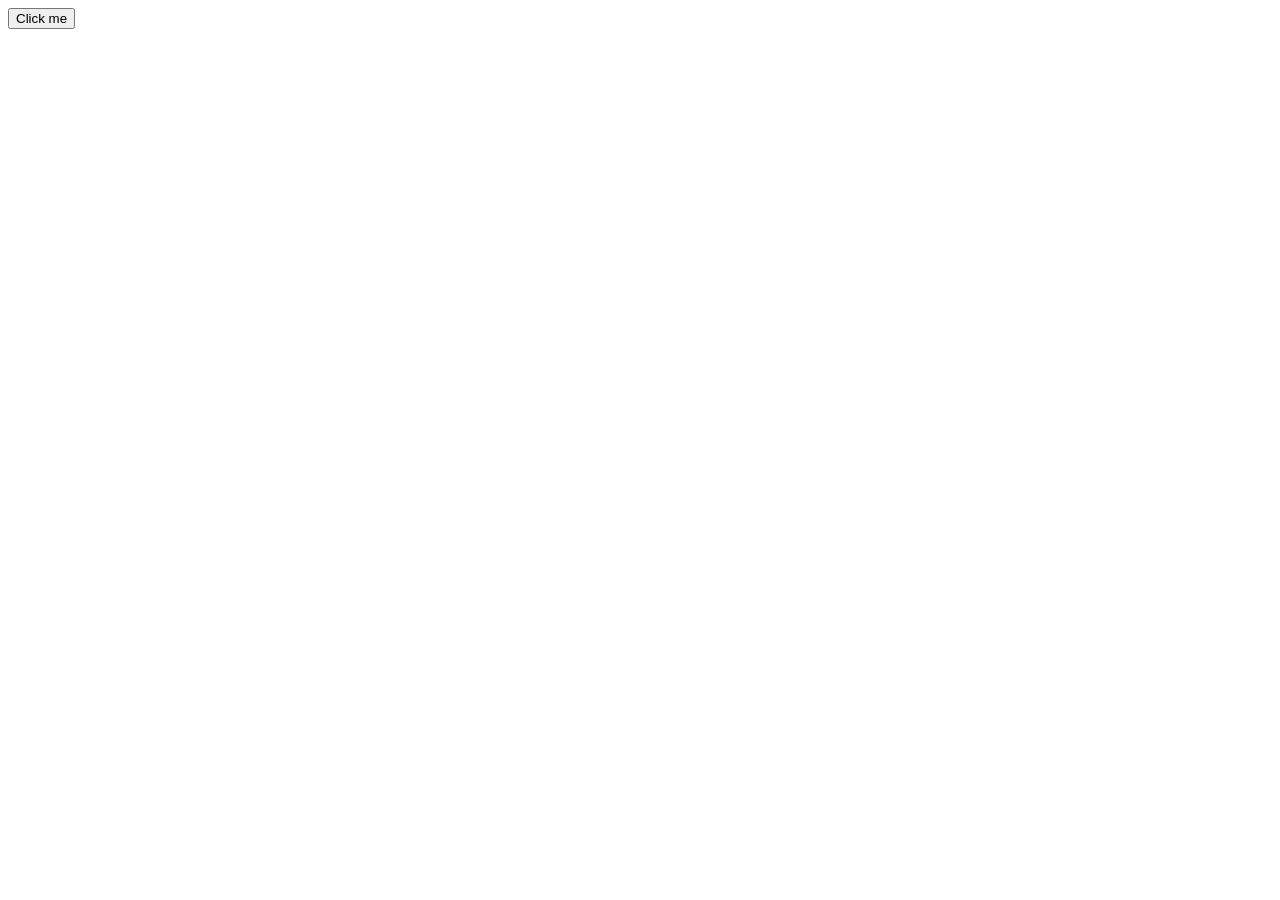
==== index.html @ 09fc806f "Botao teste" ====
<!DOCTYPE html>
<html lang="en">
<head>
    <meta charset="UTF-8">
    <meta name="viewport" content="width=device-width, initial-scale=1.0">
    <title>Document</title>
</head>
<body>
    <button rel="stylesheet" href="https://joaocod2.github.io/PaginaDeJogos/JogoDaVelha/">Click me</button>
</body>
</html>
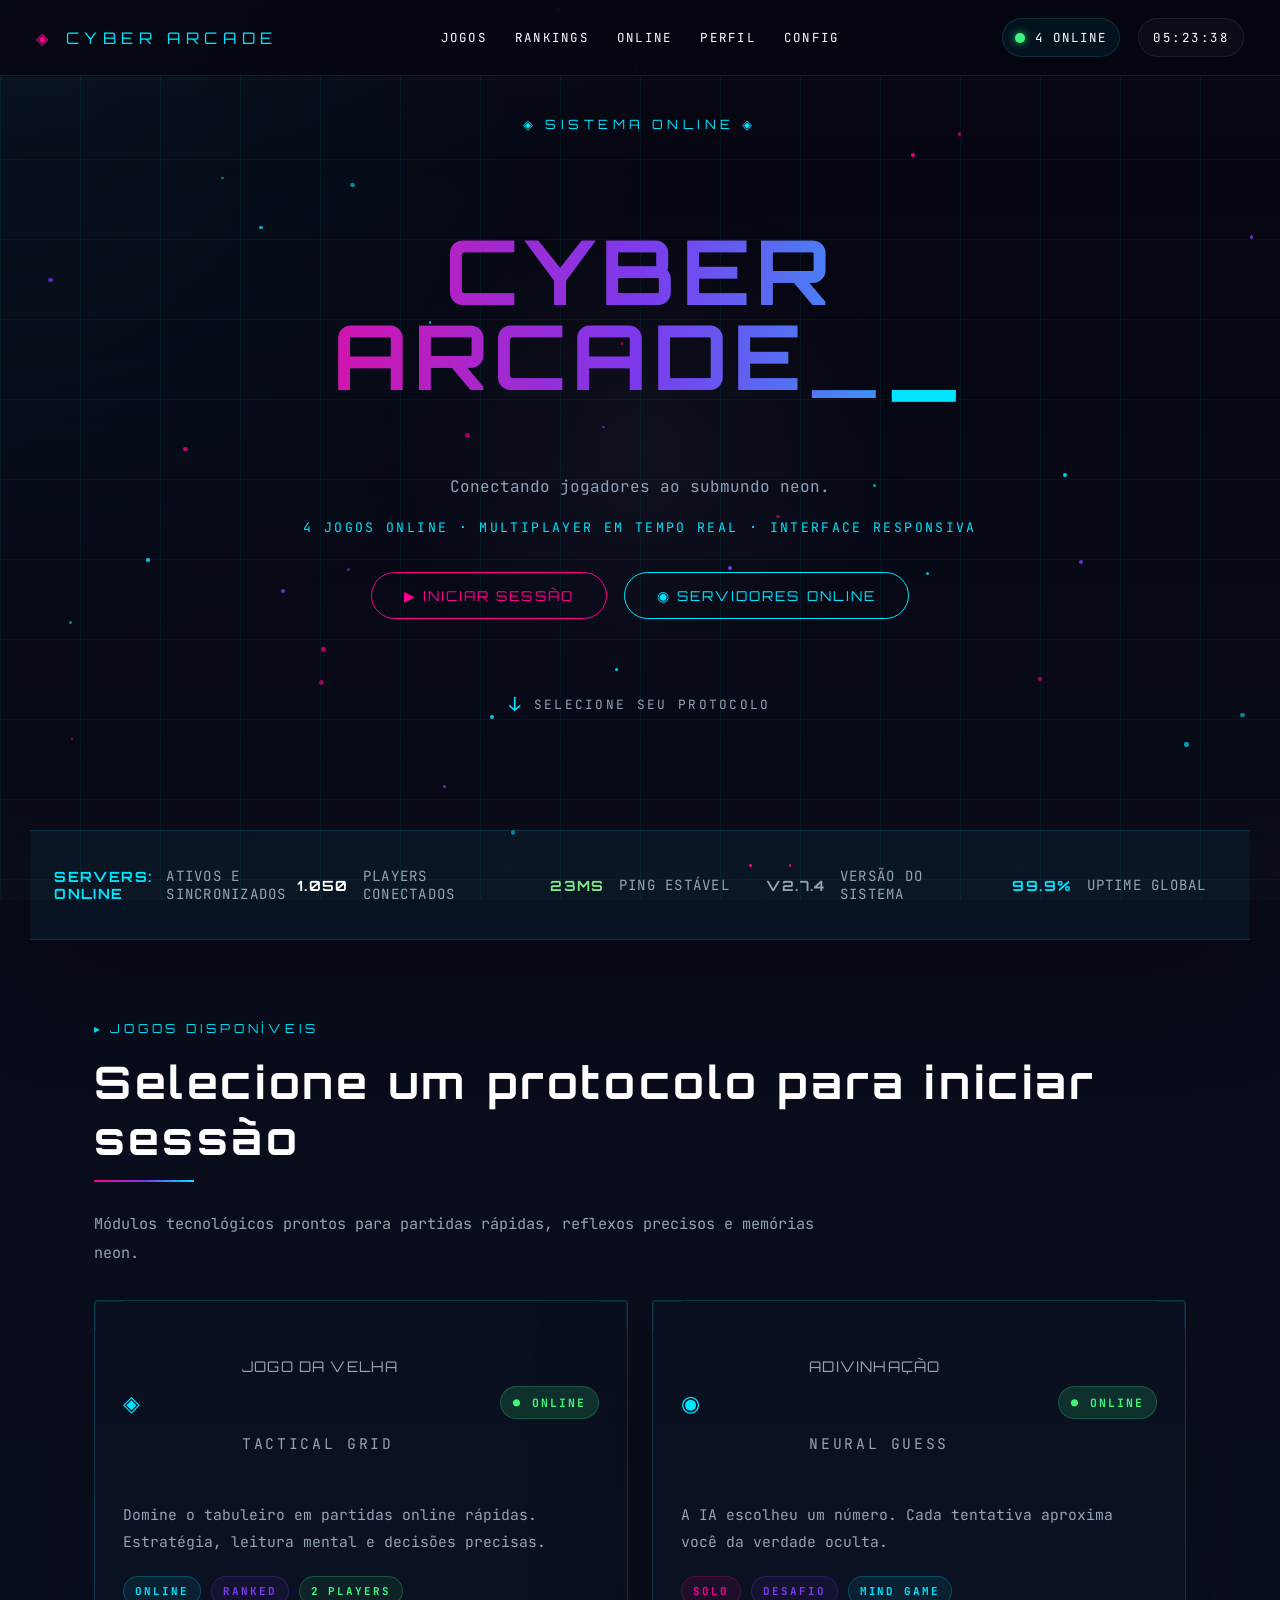
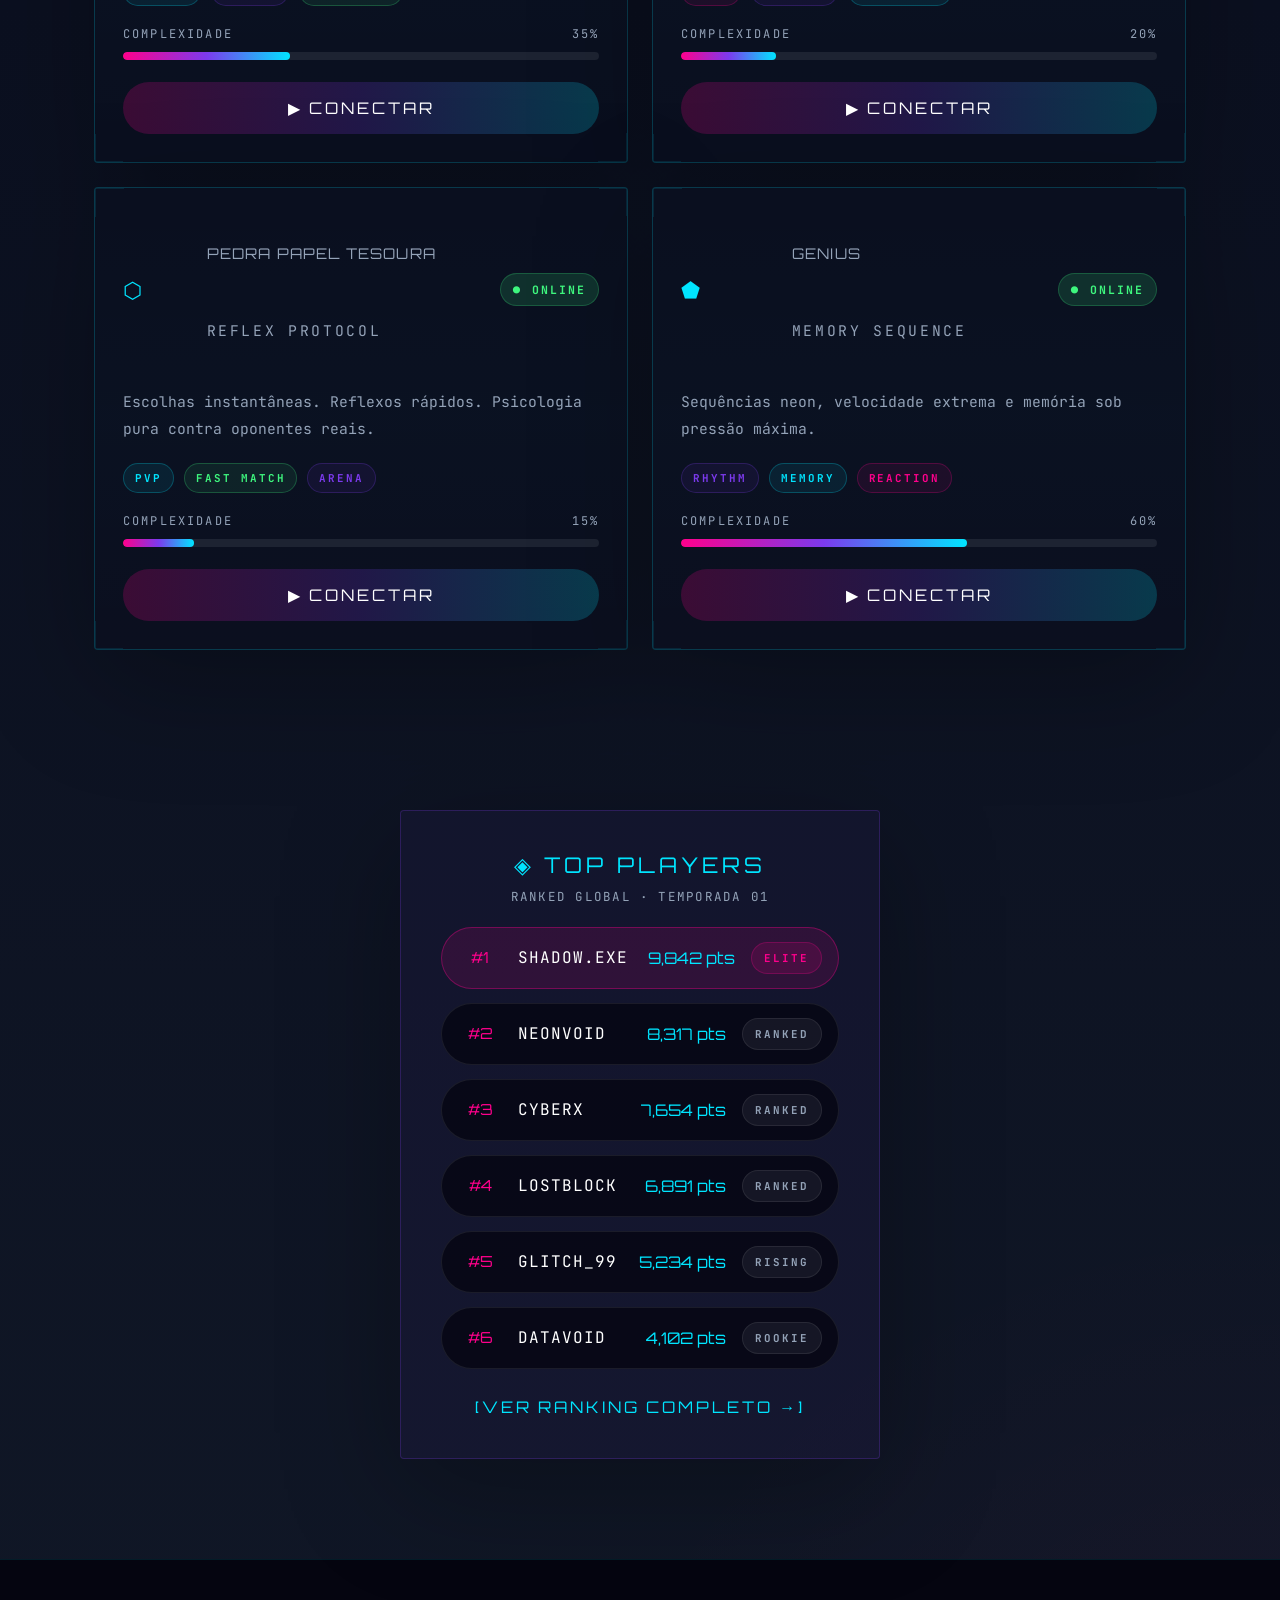
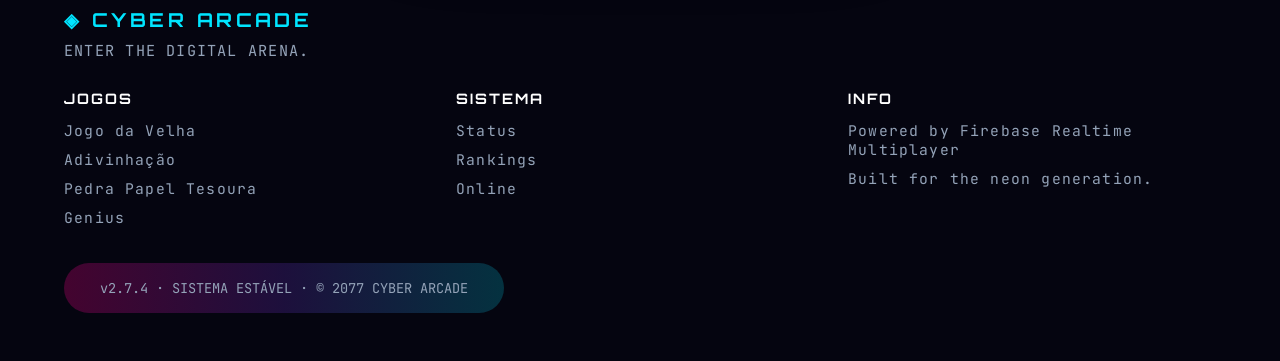
==== commit 998d1e47: "Finalização do projeto." ====
--- a/index.html
+++ b/index.html
@@ -1,11 +1,1521 @@
-<!DOCTYPE html>
-<html lang="en">
+﻿<!DOCTYPE html>
+<html lang="pt-BR">
 <head>
-    <meta charset="UTF-8">
-    <meta name="viewport" content="width=device-width, initial-scale=1.0">
-    <title>Document</title>
+  <meta charset="UTF-8" />
+  <meta name="viewport" content="width=device-width, initial-scale=1.0" />
+  <meta name="theme-color" content="#050510" />
+  <title>Cyber Arcade | Catálogo Futurista</title>
+
+  <link rel="preconnect" href="https://fonts.googleapis.com" />
+  <link rel="preconnect" href="https://fonts.gstatic.com" crossorigin />
+  <link href="https://fonts.googleapis.com/css2?family=JetBrains+Mono:wght@400;500;600;700&family=Orbitron:wght@400;500;700;900&display=swap" rel="stylesheet" />
+
+  <style>
+    :root {
+      --bg-deep: #050510;
+      --bg-layer: #0b1020;
+      --bg-soft: #111827;
+      --text-primary: #ffffff;
+      --text-secondary: #94a3b8;
+      --neon-cyan: #00e5ff;
+      --neon-pink: #ff008c;
+      --neon-purple: #7c3aed;
+      --neon-green: #3ef67e;
+      --surface: rgba(13, 17, 30, 0.92);
+      --surface-light: rgba(21, 28, 50, 0.85);
+      --border: rgba(0, 229, 255, 0.18);
+      --shadow: 0 30px 120px rgba(0, 0, 0, 0.28);
+      --radius: 4px;
+      --max-width: 1220px;
+    }
+
+    * {
+      box-sizing: border-box;
+    }
+
+    html {
+      scroll-behavior: smooth;
+    }
+
+    body {
+      margin: 0;
+      min-height: 100%;
+      font-family: 'JetBrains Mono', monospace;
+      color: var(--text-primary);
+      background: radial-gradient(circle at top left, rgba(0, 229, 255, 0.06), transparent 18%),
+                  radial-gradient(circle at bottom right, rgba(255, 0, 140, 0.04), transparent 20%),
+                  linear-gradient(180deg, var(--bg-deep) 0%, var(--bg-layer) 45%, var(--bg-soft) 100%);
+      overflow-x: hidden;
+    }
+
+    body::before {
+      content: '';
+      position: fixed;
+      inset: 0;
+      background-image:
+        linear-gradient(0deg, rgba(255,255,255,0.03) 1px, transparent 1px),
+        linear-gradient(90deg, rgba(0, 229, 255, 0.06) 1px, transparent 1px);
+      background-size: 100% 80px, 80px 100%;
+      opacity: 1;
+      pointer-events: none;
+      z-index: -2;
+      animation: gridGlow 12s linear infinite;
+    }
+
+    body::after {
+      content: '';
+      position: fixed;
+      inset: 0;
+      background: linear-gradient(180deg, rgba(255,255,255,0.02), transparent 22%, transparent 78%, rgba(255,255,255,0.02));
+      pointer-events: none;
+      z-index: -1;
+    }
+
+    .page-wrapper {
+      position: relative;
+      min-height: 100vh;
+      overflow: hidden;
+    }
+
+    nav.navbar {
+      position: fixed;
+      top: 0;
+      left: 0;
+      right: 0;
+      z-index: 50;
+      display: flex;
+      align-items: center;
+      justify-content: space-between;
+      padding: 18px 36px;
+      backdrop-filter: blur(20px);
+      background: rgba(5, 5, 16, 0.82);
+      border-bottom: 1px solid rgba(0, 229, 255, 0.15);
+      transition: transform 0.3s ease;
+    }
+
+    .navbar__brand {
+      display: flex;
+      align-items: center;
+      gap: 12px;
+      font-family: 'Orbitron', sans-serif;
+      font-size: 1rem;
+      letter-spacing: 0.35em;
+      text-transform: uppercase;
+      color: var(--neon-cyan);
+    }
+
+    .navbar__brand span {
+      color: var(--neon-pink);
+    }
+
+    .navbar__links {
+      display: flex;
+      align-items: center;
+      gap: 28px;
+      list-style: none;
+      margin: 0;
+      padding: 0;
+      font-size: 0.78rem;
+      text-transform: uppercase;
+      letter-spacing: 0.18em;
+    }
+
+    .navbar__links a {
+      position: relative;
+      color: var(--text-primary);
+      text-decoration: none;
+      transition: color 0.25s ease;
+    }
+
+    .navbar__links a::after {
+      content: '';
+      position: absolute;
+      left: 0;
+      bottom: -8px;
+      width: 100%;
+      height: 1px;
+      background: rgba(0, 229, 255, 0.4);
+      transform: scaleX(0);
+      transform-origin: left;
+      transition: transform 0.3s ease;
+    }
+
+    .navbar__links a:hover {
+      color: var(--neon-cyan);
+    }
+
+    .navbar__links a:hover::after {
+      transform: scaleX(1);
+    }
+
+    .navbar__meta {
+      display: flex;
+      align-items: center;
+      gap: 18px;
+      font-size: 0.78rem;
+      letter-spacing: 0.16em;
+      color: var(--text-secondary);
+    }
+
+    .status-pill {
+      display: inline-flex;
+      align-items: center;
+      gap: 10px;
+      padding: 10px 12px;
+      border: 1px solid rgba(0, 229, 255, 0.14);
+      border-radius: 999px;
+      background: rgba(0, 229, 255, 0.06);
+      color: var(--text-primary);
+      font-family: 'JetBrains Mono', monospace;
+    }
+
+    .status-dot {
+      width: 10px;
+      height: 10px;
+      border-radius: 50%;
+      background: #3ef67e;
+      box-shadow: 0 0 8px rgba(62, 246, 126, 0.8);
+      animation: pulse 1.8s infinite ease-in-out;
+    }
+
+    .navbar__clock {
+      display: inline-flex;
+      align-items: center;
+      gap: 8px;
+      padding: 10px 14px;
+      border-radius: 999px;
+      border: 1px solid rgba(255, 255, 255, 0.07);
+      background: rgba(255, 255, 255, 0.03);
+      color: var(--text-primary);
+      font-family: 'JetBrains Mono', monospace;
+      letter-spacing: 0.2em;
+    }
+
+    .hero {
+      position: relative;
+      min-height: 100vh;
+      display: flex;
+      align-items: center;
+      justify-content: center;
+      padding: 110px 30px 180px;
+      overflow: hidden;
+    }
+
+    .hero::before {
+      content: '';
+      position: absolute;
+      inset: 0;
+      background: radial-gradient(circle at center, rgba(255,255,255,0.04), transparent 35%);
+      pointer-events: none;
+    }
+
+    .hero__canvas {
+      position: absolute;
+      inset: 0;
+      overflow: hidden;
+      pointer-events: none;
+      z-index: 1;
+    }
+
+    .particle {
+      position: absolute;
+      width: 4px;
+      height: 4px;
+      border-radius: 50%;
+      opacity: 0.85;
+      filter: blur(0.6px);
+      animation: drift 12s ease-in-out infinite;
+    }
+
+    .particle:nth-child(odd) {
+      opacity: 0.7;
+    }
+
+    .hero__content {
+      position: relative;
+      z-index: 2;
+      max-width: 980px;
+      width: min(100%, 980px);
+      text-align: center;
+      margin: 0 auto;
+      padding: 0 20px;
+    }
+
+    .hero__eyebrow {
+      display: inline-block;
+      margin-bottom: 22px;
+      font-family: 'Orbitron', sans-serif;
+      font-size: 0.8rem;
+      letter-spacing: 0.35em;
+      text-transform: uppercase;
+      color: var(--neon-cyan);
+      opacity: 0;
+      transform: translateY(12px);
+      animation: fadeInUp 0.8s ease forwards;
+      animation-delay: 0.6s;
+    }
+
+    .hero__title {
+      font-family: 'Orbitron', sans-serif;
+      font-size: clamp(3.2rem, 7vw, 6rem);
+      line-height: 0.95;
+      letter-spacing: 0.06em;
+      text-transform: uppercase;
+      color: transparent;
+      background: linear-gradient(90deg, var(--neon-pink), var(--neon-purple), var(--neon-cyan));
+      background-clip: text;
+      -webkit-background-clip: text;
+      animation: gradientShift 6s ease infinite;
+      opacity: 0;
+      transform: translateY(20px);
+      animation: fadeInUp 0.8s ease forwards;
+      animation-delay: 0.8s;
+      position: relative;
+    }
+
+    .hero__title .cursor {
+      display: inline-block;
+      width: 0.8ch;
+      animation: blinkCursor 1s steps(2, start) infinite;
+      color: var(--neon-cyan);
+    }
+
+    .hero__subtitle {
+      margin: 28px auto 18px;
+      max-width: 740px;
+      font-size: 1rem;
+      color: var(--text-secondary);
+      line-height: 1.8;
+      opacity: 0;
+      transform: translateY(18px);
+      animation: fadeInUp 0.8s ease forwards;
+      animation-delay: 1.5s;
+    }
+
+    .hero__info {
+      margin: 0 auto 36px;
+      font-size: 0.82rem;
+      letter-spacing: 0.18em;
+      text-transform: uppercase;
+      color: var(--neon-cyan);
+      opacity: 0;
+      transform: translateY(18px);
+      animation: fadeInUp 0.8s ease forwards;
+      animation-delay: 1.9s;
+    }
+
+    .hero__actions {
+      display: inline-flex;
+      flex-wrap: wrap;
+      justify-content: center;
+      gap: 18px;
+      margin-bottom: 52px;
+      opacity: 0;
+      transform: translateY(20px);
+      animation: fadeInUp 0.8s ease forwards;
+      animation-delay: 2.1s;
+    }
+
+    .hero__button {
+      position: relative;
+      display: inline-flex;
+      align-items: center;
+      justify-content: center;
+      min-width: 190px;
+      border: 1px solid;
+      border-radius: 999px;
+      padding: 14px 32px;
+      background: transparent;
+      color: var(--text-primary);
+      text-transform: uppercase;
+      letter-spacing: 0.15em;
+      font-family: 'Orbitron', sans-serif;
+      font-size: 0.85rem;
+      transition: transform 0.28s ease, background 0.28s ease, box-shadow 0.28s ease;
+      overflow: hidden;
+      z-index: 1;
+      cursor: pointer;
+    }
+
+    .hero__button::before {
+      content: '';
+      position: absolute;
+      inset: 0;
+      background: currentColor;
+      opacity: 0;
+      transition: opacity 0.28s ease;
+      z-index: -1;
+    }
+
+    .hero__button:hover {
+      transform: scale(1.03);
+      box-shadow: 0 0 26px rgba(255, 0, 140, 0.26);
+    }
+
+    .hero__button--primary {
+      border-color: var(--neon-pink);
+      color: var(--neon-pink);
+    }
+
+    .hero__button--primary:hover::before {
+      opacity: 0.16;
+      background: var(--neon-pink);
+    }
+
+    .hero__button--secondary {
+      border-color: var(--neon-cyan);
+      color: var(--neon-cyan);
+    }
+
+    .hero__button--secondary:hover::before {
+      opacity: 0.14;
+      background: var(--neon-cyan);
+    }
+
+    .hero__footer {
+      display: flex;
+      flex-direction: column;
+      align-items: center;
+      gap: 14px;
+      margin-top: 20px;
+      opacity: 0;
+      transform: translateY(20px);
+      animation: fadeInUp 0.8s ease forwards;
+      animation-delay: 2.5s;
+    }
+
+    .scroll-indicator {
+      display: inline-flex;
+      align-items: center;
+      gap: 10px;
+      color: var(--text-secondary);
+      font-size: 0.8rem;
+      letter-spacing: 0.18em;
+    }
+
+    .scroll-indicator .arrow {
+      display: inline-block;
+      font-size: 1.2rem;
+      animation: bounceArrow 1.5s ease infinite;
+      color: var(--neon-cyan);
+    }
+
+    .status-bar {
+      width: min(100%, var(--max-width));
+      margin: 0 auto;
+      padding: 24px 32px;
+      display: grid;
+      grid-template-columns: repeat(5, minmax(0, 1fr));
+      gap: 18px;
+      background: rgba(0, 229, 255, 0.04);
+      border-top: 1px solid rgba(0, 229, 255, 0.15);
+      border-bottom: 1px solid rgba(0, 229, 255, 0.15);
+      margin-top: -70px;
+      position: relative;
+      z-index: 10;
+      color: var(--text-primary);
+      font-size: 0.78rem;
+      letter-spacing: 0.1em;
+      text-transform: uppercase;
+      box-shadow: var(--shadow);
+    }
+
+    .status-item {
+      display: flex;
+      align-items: center;
+      gap: 14px;
+      justify-content: center;
+      min-height: 60px;
+    }
+
+    .status-item strong {
+      display: block;
+      font-family: 'Orbitron', sans-serif;
+      font-size: 0.88rem;
+      color: var(--text-primary);
+      letter-spacing: 0.1em;
+    }
+
+    .status-item span {
+      color: var(--text-secondary);
+      font-size: 0.88rem;
+    }
+
+    .status-item[data-highlight] strong {
+      color: var(--neon-cyan);
+    }
+
+    .section {
+      width: min(100%, var(--max-width));
+      margin: 0 auto;
+      padding: 80px 5%;
+      opacity: 0;
+      transform: translateY(30px);
+      transition: opacity 0.7s ease, transform 0.7s ease;
+    }
+
+    .section.visible {
+      opacity: 1;
+      transform: translateY(0);
+    }
+
+    .section__header {
+      display: flex;
+      flex-wrap: wrap;
+      align-items: center;
+      gap: 18px;
+      margin-bottom: 28px;
+    }
+
+    .section__label {
+      font-family: 'Orbitron', sans-serif;
+      font-size: 0.78rem;
+      letter-spacing: 0.3em;
+      text-transform: uppercase;
+      color: var(--neon-cyan);
+    }
+
+    .section__title {
+      font-family: 'Orbitron', sans-serif;
+      font-size: clamp(2rem, 3.5vw, 2.8rem);
+      letter-spacing: 0.08em;
+      margin: 0;
+      color: var(--text-primary);
+    }
+
+    .section__title::after {
+      content: '';
+      display: block;
+      width: 100px;
+      height: 2px;
+      margin-top: 14px;
+      background: linear-gradient(90deg, var(--neon-pink), var(--neon-purple), var(--neon-cyan));
+    }
+
+    .section__subtitle {
+      max-width: 760px;
+      margin-top: 16px;
+      color: var(--text-secondary);
+      line-height: 1.9;
+      font-size: 0.95rem;
+    }
+
+    .games-grid {
+      display: grid;
+      grid-template-columns: repeat(2, minmax(0, 1fr));
+      gap: 24px;
+      margin-top: 32px;
+    }
+
+    .game-card {
+      position: relative;
+      overflow: hidden;
+      padding: 28px;
+      background: rgba(11, 16, 32, 0.92);
+      border: 1px solid rgba(0, 229, 255, 0.2);
+      border-radius: var(--radius);
+      box-shadow: var(--shadow);
+      transition: transform 0.3s cubic-bezier(0.23, 1, 0.32, 1), border-color 0.3s ease, box-shadow 0.3s ease;
+    }
+
+    .game-card::before,
+    .game-card::after,
+    .game-card .corner {
+      content: '';
+      position: absolute;
+      border: 1px solid rgba(0, 229, 255, 0.22);
+      width: 28px;
+      height: 28px;
+      opacity: 0.5;
+      transition: opacity 0.3s ease, border-color 0.3s ease;
+    }
+
+    .game-card::before {
+      top: 0;
+      left: 0;
+      border-right: none;
+      border-bottom: none;
+    }
+
+    .game-card::after {
+      bottom: 0;
+      right: 0;
+      border-left: none;
+      border-top: none;
+    }
+
+    .game-card .corner:nth-child(1) {
+      top: 0;
+      right: 0;
+      border-left: none;
+      border-bottom: none;
+    }
+
+    .game-card .corner:nth-child(2) {
+      bottom: 0;
+      left: 0;
+      border-top: none;
+      border-right: none;
+    }
+
+    .game-card .scanline {
+      position: absolute;
+      inset: 0;
+      background: linear-gradient(180deg, transparent 0%, rgba(0, 229, 255, 0.08) 50%, transparent 100%);
+      opacity: 0.15;
+      animation: slideLine 3s linear infinite;
+      pointer-events: none;
+    }
+
+    .game-card__header {
+      display: flex;
+      align-items: center;
+      justify-content: space-between;
+      flex-wrap: wrap;
+      gap: 14px;
+      position: relative;
+      z-index: 2;
+    }
+
+    .game-card__icon {
+      font-size: 1.4rem;
+      color: var(--neon-cyan);
+    }
+
+    .game-card__heading {
+      display: grid;
+      gap: 6px;
+    }
+
+    .game-card__name {
+      margin: 0;
+      font-size: 1.3rem;
+      font-family: 'Orbitron', sans-serif;
+      letter-spacing: 0.08em;
+      text-transform: uppercase;
+      color: var(--text-primary);
+    }
+
+    .game-card__tagline {
+      margin: 0;
+      color: var(--neon-cyan);
+      font-size: 0.85rem;
+      letter-spacing: 0.18em;
+      text-transform: uppercase;
+      font-family: 'JetBrains Mono', monospace;
+    }
+
+    .badge-online {
+      padding: 8px 12px;
+      border-radius: 999px;
+      background: rgba(62, 246, 126, 0.14);
+      border: 1px solid rgba(62, 246, 126, 0.22);
+      color: var(--neon-green);
+      font-size: 0.72rem;
+      letter-spacing: 0.18em;
+      text-transform: uppercase;
+      font-weight: 700;
+      font-family: 'JetBrains Mono', monospace;
+      white-space: nowrap;
+    }
+
+    .game-card p {
+      margin: 24px 0 20px;
+      color: var(--text-secondary);
+      line-height: 1.85;
+      font-size: 0.92rem;
+      position: relative;
+      z-index: 2;
+    }
+
+    .game-card__badges {
+      display: flex;
+      flex-wrap: wrap;
+      gap: 10px;
+      margin-bottom: 20px;
+      position: relative;
+      z-index: 2;
+    }
+
+    .mini-badge {
+      padding: 7px 11px;
+      border-radius: 999px;
+      font-size: 0.68rem;
+      text-transform: uppercase;
+      letter-spacing: 0.18em;
+      border: 1px solid;
+      font-weight: 700;
+      font-family: 'JetBrains Mono', monospace;
+      white-space: nowrap;
+    }
+
+    .mini-badge--pink {
+      color: var(--neon-pink);
+      border-color: rgba(255, 0, 140, 0.24);
+      background: rgba(255, 0, 140, 0.08);
+    }
+
+    .mini-badge--purple {
+      color: var(--neon-purple);
+      border-color: rgba(124, 58, 237, 0.24);
+      background: rgba(124, 58, 237, 0.08);
+    }
+
+    .mini-badge--cyan {
+      color: var(--neon-cyan);
+      border-color: rgba(0, 229, 255, 0.24);
+      background: rgba(0, 229, 255, 0.08);
+    }
+
+    .mini-badge--green {
+      color: var(--neon-green);
+      border-color: rgba(62, 246, 126, 0.24);
+      background: rgba(62, 246, 126, 0.08);
+    }
+
+    .progress-wrap {
+      display: grid;
+      gap: 10px;
+      margin-bottom: 22px;
+      position: relative;
+      z-index: 2;
+    }
+
+    .progress-label {
+      display: flex;
+      justify-content: space-between;
+      font-size: 0.75rem;
+      text-transform: uppercase;
+      letter-spacing: 0.18em;
+      color: var(--text-secondary);
+    }
+
+    .progress-bar {
+      height: 8px;
+      border-radius: 999px;
+      background: rgba(255, 255, 255, 0.08);
+      overflow: hidden;
+    }
+
+    .progress-fill {
+      height: 100%;
+      width: 0;
+      border-radius: 999px;
+      background: linear-gradient(90deg, var(--neon-pink), var(--neon-purple), var(--neon-cyan));
+      transition: width 1.1s ease;
+    }
+
+    .game-card__action {
+      position: relative;
+      display: inline-flex;
+      width: 100%;
+      justify-content: center;
+      border-radius: 999px;
+      border: none;
+      padding: 16px 0;
+      background: linear-gradient(90deg, rgba(255, 0, 140, 0.2), rgba(124, 58, 237, 0.2), rgba(0, 229, 255, 0.2));
+      color: var(--text-primary);
+      font-family: 'Orbitron', sans-serif;
+      letter-spacing: 0.18em;
+      text-transform: uppercase;
+      cursor: pointer;
+      transition: transform 0.28s ease, box-shadow 0.28s ease;
+      overflow: hidden;
+      z-index: 2;
+      text-decoration: none;
+    }
+
+    .game-card__action:hover {
+      transform: scale(1.02);
+      box-shadow: 0 0 24px rgba(255, 0, 140, 0.25), 0 0 44px rgba(0, 229, 255, 0.16);
+    }
+
+    .game-card:hover {
+      transform: translateY(-4px);
+      border-color: rgba(255, 0, 140, 0.6);
+      box-shadow: 0 0 30px rgba(255, 0, 140, 0.2), 0 0 60px rgba(255, 0, 140, 0.1);
+    }
+
+    .game-card:hover::before,
+    .game-card:hover::after,
+    .game-card:hover .corner {
+      opacity: 1;
+      border-color: rgba(255, 0, 140, 0.6);
+    }
+
+    .leaderboard {
+      width: min(100%, 480px);
+      margin: 0 auto;
+      padding: 40px;
+      background: rgba(124, 58, 237, 0.05);
+      border: 1px solid rgba(124, 58, 237, 0.24);
+      border-radius: var(--radius);
+      box-shadow: var(--shadow);
+    }
+
+    .leaderboard__header {
+      margin-bottom: 22px;
+      text-align: center;
+    }
+
+    .leaderboard__title {
+      margin: 0;
+      font-family: 'Orbitron', sans-serif;
+      font-size: 1.35rem;
+      letter-spacing: 0.18em;
+      color: var(--neon-cyan);
+      text-transform: uppercase;
+    }
+
+    .leaderboard__subtitle {
+      margin: 10px 0 0;
+      font-size: 0.78rem;
+      color: var(--text-secondary);
+      letter-spacing: 0.18em;
+      text-transform: uppercase;
+      font-family: 'JetBrains Mono', monospace;
+    }
+
+    .leaderboard__list {
+      display: grid;
+      gap: 14px;
+      margin-top: 18px;
+    }
+
+    .leaderboard__item {
+      display: grid;
+      grid-template-columns: 44px 1fr auto auto;
+      gap: 16px;
+      align-items: center;
+      padding: 14px 16px;
+      background: rgba(5, 5, 16, 0.72);
+      border: 1px solid rgba(255, 255, 255, 0.08);
+      border-radius: 999px;
+      color: var(--text-primary);
+      opacity: 0;
+      transform: translateX(-20px);
+      transition: opacity 0.6s ease, transform 0.6s ease;
+    }
+
+    .leaderboard__item.visible {
+      opacity: 1;
+      transform: translateX(0);
+    }
+
+    .leaderboard__item--top {
+      border-color: rgba(255, 0, 140, 0.35);
+      background: rgba(255, 0, 140, 0.12);
+    }
+
+    .leaderboard__rank {
+      font-family: 'Orbitron', sans-serif;
+      font-size: 0.95rem;
+      color: var(--neon-pink);
+      text-align: center;
+    }
+
+    .leaderboard__name {
+      font-family: 'JetBrains Mono', monospace;
+      color: var(--text-primary);
+      letter-spacing: 0.06em;
+    }
+
+    .leaderboard__score {
+      font-family: 'Orbitron', sans-serif;
+      color: var(--neon-cyan);
+      text-align: right;
+    }
+
+    .leaderboard__badge {
+      padding: 8px 12px;
+      border-radius: 999px;
+      font-size: 0.68rem;
+      font-weight: 700;
+      text-transform: uppercase;
+      letter-spacing: 0.18em;
+      background: rgba(255, 255, 255, 0.06);
+      border: 1px solid rgba(255, 255, 255, 0.08);
+      color: var(--text-secondary);
+      white-space: nowrap;
+    }
+
+    .leaderboard__badge--elite {
+      color: var(--neon-pink);
+      background: rgba(255, 0, 140, 0.12);
+      border-color: rgba(255, 0, 140, 0.24);
+    }
+
+    .leaderboard__footer {
+      margin-top: 28px;
+      text-align: center;
+    }
+
+    .leaderboard__link {
+      color: var(--neon-cyan);
+      text-decoration: none;
+      font-family: 'Orbitron', sans-serif;
+      letter-spacing: 0.18em;
+      text-transform: uppercase;
+      transition: color 0.25s ease;
+    }
+
+    .leaderboard__link:hover {
+      color: var(--neon-pink);
+    }
+
+    footer.site-footer {
+      width: 100%;
+      padding: 48px 5%;
+      margin-top: 20px;
+      background: #050510;
+      border-top: 1px solid rgba(0, 229, 255, 0.1);
+      color: var(--text-secondary);
+    }
+
+    .footer-inner {
+      display: grid;
+      grid-template-columns: repeat(3, minmax(0, 1fr));
+      gap: 24px;
+      max-width: var(--max-width);
+      margin: 0 auto;
+    }
+
+    .footer-top {
+      margin-bottom: 28px;
+    }
+
+    .footer-top h2 {
+      margin: 0;
+      font-family: 'Orbitron', sans-serif;
+      font-size: 1.2rem;
+      color: var(--neon-cyan);
+      letter-spacing: 0.18em;
+      text-transform: uppercase;
+    }
+
+    .footer-top p {
+      margin: 8px 0 0;
+      color: var(--text-secondary);
+      font-size: 0.95rem;
+      letter-spacing: 0.08em;
+      text-transform: uppercase;
+    }
+
+    .footer-column h3 {
+      margin: 0 0 14px;
+      font-size: 0.9rem;
+      font-family: 'Orbitron', sans-serif;
+      color: var(--text-primary);
+      letter-spacing: 0.14em;
+      text-transform: uppercase;
+    }
+
+    .footer-column ul {
+      list-style: none;
+      padding: 0;
+      margin: 0;
+      display: grid;
+      gap: 10px;
+    }
+
+    .footer-column a,
+    .footer-column li {
+      color: var(--text-secondary);
+      font-size: 0.92rem;
+      text-decoration: none;
+      letter-spacing: 0.08em;
+    }
+
+    .footer-bottom {
+      margin-top: 36px;
+      text-align: center;
+      color: var(--text-secondary);
+      font-size: 0.85rem;
+      background: linear-gradient(90deg, rgba(255, 0, 140, 0.25), rgba(124, 58, 237, 0.2), rgba(0, 229, 255, 0.2));
+      padding: 16px 18px;
+      border-radius: 999px;
+      display: inline-block;
+      width: min(100%, 440px);
+      margin-left: auto;
+      margin-right: auto;
+    }
+
+    .mobile-nav-toggle {
+      display: none;
+      border: 1px solid rgba(255, 255, 255, 0.12);
+      background: rgba(255, 255, 255, 0.04);
+      color: var(--text-primary);
+      width: 46px;
+      height: 46px;
+      border-radius: 999px;
+      align-items: center;
+      justify-content: center;
+      cursor: pointer;
+    }
+
+    .mobile-drawer {
+      position: fixed;
+      top: 0;
+      right: -100%;
+      width: min(280px, 80vw);
+      height: 100vh;
+      background: rgba(5, 5, 16, 0.98);
+      backdrop-filter: blur(20px);
+      box-shadow: -16px 0 80px rgba(0, 0, 0, 0.45);
+      transition: right 0.35s ease;
+      z-index: 60;
+      padding: 32px 22px;
+      display: flex;
+      flex-direction: column;
+      gap: 24px;
+    }
+
+    .mobile-drawer.open {
+      right: 0;
+    }
+
+    .mobile-drawer__header {
+      display: flex;
+      align-items: center;
+      justify-content: space-between;
+      gap: 12px;
+    }
+
+    .mobile-drawer__nav {
+      display: grid;
+      gap: 18px;
+      margin-top: 18px;
+    }
+
+    .mobile-drawer__nav a {
+      color: var(--text-primary);
+      text-decoration: none;
+      font-family: 'Orbitron', sans-serif;
+      letter-spacing: 0.12em;
+      text-transform: uppercase;
+      padding: 10px 0;
+      border-bottom: 1px solid rgba(255,255,255,0.08);
+    }
+
+    .mobile-drawer__close {
+      border: none;
+      background: transparent;
+      color: var(--text-primary);
+      font-size: 1.2rem;
+      cursor: pointer;
+    }
+
+    .hero__content button,
+    .game-card__action,
+    .leaderboard__link {
+      will-change: transform, box-shadow;
+    }
+
+    @media (max-width: 1024px) {
+      .navbar {
+        padding: 16px 24px;
+      }
+
+      .status-bar {
+        padding: 22px 24px;
+      }
+
+      .section {
+        padding: 64px 5%;
+      }
+
+      .games-grid {
+        grid-template-columns: 1fr;
+      }
+
+      .footer-inner {
+        grid-template-columns: 1fr;
+      }
+    }
+
+    @media (max-width: 768px) {
+      .navbar {
+        padding: 14px 18px;
+      }
+
+      .navbar__links {
+        display: none;
+      }
+
+      .mobile-nav-toggle {
+        display: inline-flex;
+      }
+
+      .hero {
+        padding-top: 100px;
+      }
+
+      .hero__title {
+        font-size: clamp(2.4rem, 9vw, 4rem);
+      }
+
+      .hero__actions {
+        flex-direction: column;
+      }
+
+      .status-bar {
+        grid-template-columns: repeat(2, minmax(0, 1fr));
+      }
+
+      .status-item {
+        justify-content: flex-start;
+      }
+
+      .leaderboard {
+        width: 100%;
+      }
+    }
+
+    @media (max-width: 560px) {
+      .navbar {
+        padding: 14px 16px;
+      }
+
+      .hero {
+        padding-top: 90px;
+      }
+
+      .hero__subtitle,
+      .hero__info {
+        font-size: 0.88rem;
+      }
+
+      .section {
+        padding: 48px 5%;
+      }
+
+      .footer-inner {
+        gap: 16px;
+      }
+
+      .footer-bottom {
+        width: 100%;
+      }
+    }
+
+    @media (prefers-reduced-motion: reduce) {
+      *, *::before, *::after {
+        animation-duration: 0.001ms !important;
+        animation-iteration-count: 1 !important;
+        transition-duration: 0.001ms !important;
+      }
+    }
+
+    @keyframes gridGlow {
+      0%, 100% { transform: translateY(0); }
+      50% { transform: translateY(6px); }
+    }
+
+    @keyframes pulse {
+      0%, 100% { transform: scale(1); opacity: 1; }
+      50% { transform: scale(1.2); opacity: 0.65; }
+    }
+
+    @keyframes fadeInUp {
+      from { opacity: 0; transform: translateY(20px); }
+      to { opacity: 1; transform: translateY(0); }
+    }
+
+    @keyframes blinkCursor {
+      0%, 49% { opacity: 1; }
+      50%, 100% { opacity: 0; }
+    }
+
+    @keyframes slideLine {
+      0% { transform: translateY(-100%); }
+      100% { transform: translateY(100%); }
+    }
+
+    @keyframes drift {
+      0% { transform: translate(0, 0); }
+      50% { transform: translate(8px, -10px); }
+      100% { transform: translate(0, 0); }
+    }
+
+    @keyframes bounceArrow {
+      0%, 100% { transform: translateY(0); }
+      50% { transform: translateY(6px); }
+    }
+
+    @keyframes gradientShift {
+      0%, 100% { background-position: 0% 50%; }
+      50% { background-position: 100% 50%; }
+    }
+  </style>
 </head>
 <body>
-    <button rel="stylesheet" href="https://joaocod2.github.io/PaginaDeJogos/JogoDaVelha/">Click me</button>
+  <div class="page-wrapper">
+    <nav class="navbar">
+      <div class="navbar__brand"><span>◈</span>CYBER ARCADE</div>
+      <ul class="navbar__links" aria-label="Navegação principal">
+        <li><a href="#jogos">Jogos</a></li>
+        <li><a href="#ranking">Rankings</a></li>
+        <li><a href="#status">Online</a></li>
+        <li><a href="#perfil">Perfil</a></li>
+        <li><a href="#config">Config</a></li>
+      </ul>
+      <button class="mobile-nav-toggle" aria-label="Abrir menu mobile">☰</button>
+      <div class="navbar__meta">
+        <span class="status-pill"><span class="status-dot" aria-hidden="true"></span>4 ONLINE</span>
+        <span class="navbar__clock" id="clock">00:00:00</span>
+      </div>
+    </nav>
+
+    <div class="mobile-drawer" id="mobileDrawer" aria-hidden="true">
+      <div class="mobile-drawer__header">
+        <div class="navbar__brand"><span>◈</span>CYBER ARCADE</div>
+        <button class="mobile-drawer__close" aria-label="Fechar menu">✕</button>
+      </div>
+      <nav class="mobile-drawer__nav">
+        <a href="#jogos">Jogos</a>
+        <a href="#ranking">Rankings</a>
+        <a href="#status">Online</a>
+        <a href="#perfil">Perfil</a>
+        <a href="#config">Config</a>
+      </nav>
+    </div>
+
+    <section class="hero" aria-labelledby="hero-title">
+      <div class="hero__canvas" id="particleField"></div>
+      <div class="hero__content">
+        <div class="hero__eyebrow">◈ SISTEMA ONLINE ◈</div>
+        <h1 class="hero__title" id="hero-title"><span id="heroText"></span><span class="cursor">_</span></h1>
+        <p class="hero__subtitle">Conectando jogadores ao submundo neon.</p>
+        <div class="hero__info">4 jogos online · Multiplayer em tempo real · Interface responsiva</div>
+        <div class="hero__actions">
+          <button class="hero__button hero__button--primary" type="button">▶ INICIAR SESSÃO</button>
+          <button class="hero__button hero__button--secondary" type="button">◉ SERVIDORES ONLINE</button>
+        </div>
+        <div class="hero__footer">
+          <div class="scroll-indicator"> <span class="arrow">↓</span> SELECIONE SEU PROTOCOLO</div>
+        </div>
+      </div>
+    </section>
+
+    <section class="status-bar" id="status" data-reveal>
+      <div class="status-item" data-highlight>
+        <strong>Servers: Online</strong>
+        <span>Ativos e sincronizados</span>
+      </div>
+      <div class="status-item">
+        <strong id="playerCount">0</strong>
+        <span>Players conectados</span>
+      </div>
+      <div class="status-item">
+        <strong style="color: #7ee787;">23ms</strong>
+        <span>Ping estável</span>
+      </div>
+      <div class="status-item">
+        <strong style="color: var(--text-secondary);">v2.7.4</strong>
+        <span>Versão do sistema</span>
+      </div>
+      <div class="status-item">
+        <strong style="color: var(--neon-cyan);">99.9%</strong>
+        <span>Uptime global</span>
+      </div>
+    </section>
+
+    <section class="section" id="jogos" data-reveal>
+      <div class="section__header">
+        <span class="section__label">▸ JOGOS DISPONÍVEIS</span>
+        <h2 class="section__title">Selecione um protocolo para iniciar sessão</h2>
+      </div>
+      <p class="section__subtitle">Módulos tecnológicos prontos para partidas rápidas, reflexos precisos e memórias neon.</p>
+
+      <div class="games-grid">
+        <article class="game-card">
+          <span class="corner"></span>
+          <span class="corner"></span>
+          <span class="scanline"></span>
+          <div class="game-card__header">
+            <span class="game-card__icon">◈</span>
+            <div class="game-card__heading">
+              <p class="game-card__name">Jogo da Velha</p>
+              <p class="game-card__tagline">Tactical Grid</p>
+            </div>
+            <span class="badge-online">● Online</span>
+          </div>
+          <p>Domine o tabuleiro em partidas online rápidas. Estratégia, leitura mental e decisões precisas.</p>
+          <div class="game-card__badges">
+            <span class="mini-badge mini-badge--cyan">Online</span>
+            <span class="mini-badge mini-badge--purple">Ranked</span>
+            <span class="mini-badge mini-badge--green">2 Players</span>
+          </div>
+          <div class="progress-wrap">
+            <div class="progress-label"><span>Complexidade</span><span>35%</span></div>
+            <div class="progress-bar"><div class="progress-fill" style="width: 35%;"></div></div>
+          </div>
+          <a class="game-card__action" href="JogoDaVelha/index.html">▶ CONECTAR</a>
+        </article>
+
+        <article class="game-card">
+          <span class="corner"></span>
+          <span class="corner"></span>
+          <span class="scanline"></span>
+          <div class="game-card__header">
+            <span class="game-card__icon">◉</span>
+            <div class="game-card__heading">
+              <p class="game-card__name">Adivinhação</p>
+              <p class="game-card__tagline">Neural Guess</p>
+            </div>
+            <span class="badge-online">● Online</span>
+          </div>
+          <p>A IA escolheu um número. Cada tentativa aproxima você da verdade oculta.</p>
+          <div class="game-card__badges">
+            <span class="mini-badge mini-badge--pink">Solo</span>
+            <span class="mini-badge mini-badge--purple">Desafio</span>
+            <span class="mini-badge mini-badge--cyan">Mind Game</span>
+          </div>
+          <div class="progress-wrap">
+            <div class="progress-label"><span>Complexidade</span><span>20%</span></div>
+            <div class="progress-bar"><div class="progress-fill" style="width: 20%;"></div></div>
+          </div>
+          <a class="game-card__action" href="AdivinhacaoNumero/index.html">▶ CONECTAR</a>
+        </article>
+
+        <article class="game-card">
+          <span class="corner"></span>
+          <span class="corner"></span>
+          <span class="scanline"></span>
+          <div class="game-card__header">
+            <span class="game-card__icon">⬡</span>
+            <div class="game-card__heading">
+              <p class="game-card__name">Pedra Papel Tesoura</p>
+              <p class="game-card__tagline">Reflex Protocol</p>
+            </div>
+            <span class="badge-online">● Online</span>
+          </div>
+          <p>Escolhas instantâneas. Reflexos rápidos. Psicologia pura contra oponentes reais.</p>
+          <div class="game-card__badges">
+            <span class="mini-badge mini-badge--cyan">PvP</span>
+            <span class="mini-badge mini-badge--green">Fast Match</span>
+            <span class="mini-badge mini-badge--purple">Arena</span>
+          </div>
+          <div class="progress-wrap">
+            <div class="progress-label"><span>Complexidade</span><span>15%</span></div>
+            <div class="progress-bar"><div class="progress-fill" style="width: 15%;"></div></div>
+          </div>
+          <a class="game-card__action" href="PedraPapelTesoura/index.html">▶ CONECTAR</a>
+        </article>
+
+        <article class="game-card">
+          <span class="corner"></span>
+          <span class="corner"></span>
+          <span class="scanline"></span>
+          <div class="game-card__header">
+            <span class="game-card__icon">⬟</span>
+            <div class="game-card__heading">
+              <p class="game-card__name">Genius</p>
+              <p class="game-card__tagline">Memory Sequence</p>
+            </div>
+            <span class="badge-online">● Online</span>
+          </div>
+          <p>Sequências neon, velocidade extrema e memória sob pressão máxima.</p>
+          <div class="game-card__badges">
+            <span class="mini-badge mini-badge--purple">Rhythm</span>
+            <span class="mini-badge mini-badge--cyan">Memory</span>
+            <span class="mini-badge mini-badge--pink">Reaction</span>
+          </div>
+          <div class="progress-wrap">
+            <div class="progress-label"><span>Complexidade</span><span>60%</span></div>
+            <div class="progress-bar"><div class="progress-fill" style="width: 60%;"></div></div>
+          </div>
+          <a class="game-card__action" href="JogoGenius/index.html">▶ CONECTAR</a>
+        </article>
+      </div>
+    </section>
+
+    <section class="section" id="ranking" data-reveal>
+      <div class="leaderboard">
+        <div class="leaderboard__header">
+          <p class="leaderboard__title">◈ TOP PLAYERS</p>
+          <p class="leaderboard__subtitle">Ranked Global · Temporada 01</p>
+        </div>
+        <div class="leaderboard__list">
+          <div class="leaderboard__item leaderboard__item--top" style="transition-delay: 0.05s;">
+            <span class="leaderboard__rank">#1</span>
+            <span class="leaderboard__name">SHADOW.EXE</span>
+            <span class="leaderboard__score">9,842 pts</span>
+            <span class="leaderboard__badge leaderboard__badge--elite">Elite</span>
+          </div>
+          <div class="leaderboard__item" style="transition-delay: 0.12s;">
+            <span class="leaderboard__rank">#2</span>
+            <span class="leaderboard__name">NEONVOID</span>
+            <span class="leaderboard__score">8,317 pts</span>
+            <span class="leaderboard__badge">Ranked</span>
+          </div>
+          <div class="leaderboard__item" style="transition-delay: 0.18s;">
+            <span class="leaderboard__rank">#3</span>
+            <span class="leaderboard__name">CYBERX</span>
+            <span class="leaderboard__score">7,654 pts</span>
+            <span class="leaderboard__badge">Ranked</span>
+          </div>
+          <div class="leaderboard__item" style="transition-delay: 0.24s;">
+            <span class="leaderboard__rank">#4</span>
+            <span class="leaderboard__name">LOSTBLOCK</span>
+            <span class="leaderboard__score">6,891 pts</span>
+            <span class="leaderboard__badge">Ranked</span>
+          </div>
+          <div class="leaderboard__item" style="transition-delay: 0.30s;">
+            <span class="leaderboard__rank">#5</span>
+            <span class="leaderboard__name">GLITCH_99</span>
+            <span class="leaderboard__score">5,234 pts</span>
+            <span class="leaderboard__badge">Rising</span>
+          </div>
+          <div class="leaderboard__item" style="transition-delay: 0.36s;">
+            <span class="leaderboard__rank">#6</span>
+            <span class="leaderboard__name">DATAVOID</span>
+            <span class="leaderboard__score">4,102 pts</span>
+            <span class="leaderboard__badge">Rookie</span>
+          </div>
+        </div>
+        <div class="leaderboard__footer">
+          <a class="leaderboard__link" href="#">[VER RANKING COMPLETO →]</a>
+        </div>
+      </div>
+    </section>
+
+    <footer class="site-footer">
+      <div class="footer-top">
+        <h2>◈ CYBER ARCADE</h2>
+        <p>ENTER THE DIGITAL ARENA.</p>
+      </div>
+      <div class="footer-inner">
+        <div class="footer-column">
+          <h3>Jogos</h3>
+          <ul>
+            <li><a href="JogoDaVelha/index.html">Jogo da Velha</a></li>
+            <li><a href="AdivinhacaoNumero/index.html">Adivinhação</a></li>
+            <li><a href="PedraPapelTesoura/index.html">Pedra Papel Tesoura</a></li>
+            <li><a href="JogoGenius/index.html">Genius</a></li>
+          </ul>
+        </div>
+        <div class="footer-column">
+          <h3>Sistema</h3>
+          <ul>
+            <li>Status</li>
+            <li>Rankings</li>
+            <li>Online</li>
+          </ul>
+        </div>
+        <div class="footer-column">
+          <h3>Info</h3>
+          <ul>
+            <li>Powered by Firebase Realtime Multiplayer</li>
+            <li>Built for the neon generation.</li>
+          </ul>
+        </div>
+      </div>
+      <div class="footer-bottom">v2.7.4 · SISTEMA ESTÁVEL · © 2077 CYBER ARCADE</div>
+    </footer>
+  </div>
+
+  <script>
+    const heroText = 'CYBER ARCADE_';
+    const heroTarget = document.getElementById('heroText');
+    const clockElement = document.getElementById('clock');
+    const playerCountElement = document.getElementById('playerCount');
+    const mobileToggle = document.querySelector('.mobile-nav-toggle');
+    const mobileDrawer = document.getElementById('mobileDrawer');
+    const drawerClose = document.querySelector('.mobile-drawer__close');
+
+    function typeTitle(text, target, delay = 90) {
+      let index = 0;
+      const interval = setInterval(() => {
+        target.textContent = text.slice(0, index + 1);
+        index += 1;
+        if (index >= text.length) {
+          clearInterval(interval);
+        }
+      }, delay);
+    }
+
+    function updateClock() {
+      const now = new Date();
+      const hours = String(now.getHours()).padStart(2, '0');
+      const minutes = String(now.getMinutes()).padStart(2, '0');
+      const seconds = String(now.getSeconds()).padStart(2, '0');
+      clockElement.textContent = `${hours}:${minutes}:${seconds}`;
+    }
+
+    function animatePlayers() {
+      const targetValue = 1248;
+      let current = 0;
+      const step = Math.ceil(targetValue / 60);
+      const interval = setInterval(() => {
+        current += step;
+        if (current >= targetValue) {
+          current = targetValue;
+          clearInterval(interval);
+        }
+        playerCountElement.textContent = current.toLocaleString('pt-BR');
+      }, 30);
+    }
+
+    function toggleDrawer(open) {
+      mobileDrawer.classList.toggle('open', open);
+      mobileDrawer.setAttribute('aria-hidden', String(!open));
+    }
+
+    function createParticles() {
+      const field = document.getElementById('particleField');
+      const colors = ['var(--neon-cyan)', 'var(--neon-pink)', 'var(--neon-purple)'];
+      for (let i = 0; i < 40; i += 1) {
+        const particle = document.createElement('span');
+        particle.className = 'particle';
+        const size = 2 + Math.random() * 3;
+        const left = Math.random() * 100;
+        const top = Math.random() * 100;
+        const color = colors[Math.floor(Math.random() * colors.length)];
+        particle.style.width = `${size}px`;
+        particle.style.height = `${size}px`;
+        particle.style.left = `${left}%`;
+        particle.style.top = `${top}%`;
+        particle.style.background = color;
+        particle.style.animationDuration = `${8 + Math.random() * 6}s`;
+        particle.style.opacity = String(0.5 + Math.random() * 0.5);
+        field.appendChild(particle);
+      }
+    }
+
+    function revealOnScroll() {
+      const observer = new IntersectionObserver((entries) => {
+        entries.forEach((entry) => {
+          if (entry.isIntersecting) {
+            entry.target.classList.add('visible');
+            observer.unobserve(entry.target);
+          }
+        });
+      }, { threshold: 0.15 });
+
+      document.querySelectorAll('[data-reveal]').forEach((section) => {
+        observer.observe(section);
+      });
+
+      document.querySelectorAll('.leaderboard__item').forEach((item) => {
+        observer.observe(item);
+      });
+    }
+
+    document.addEventListener('DOMContentLoaded', () => {
+      typeTitle(heroText, heroTarget, 90);
+      updateClock();
+      setInterval(updateClock, 1000);
+      animatePlayers();
+      createParticles();
+      revealOnScroll();
+    });
+
+    mobileToggle.addEventListener('click', () => toggleDrawer(true));
+    drawerClose.addEventListener('click', () => toggleDrawer(false));
+    mobileDrawer.addEventListener('click', (event) => {
+      if (event.target === mobileDrawer) toggleDrawer(false);
+    });
+  </script>
 </body>
-</html>+</html>
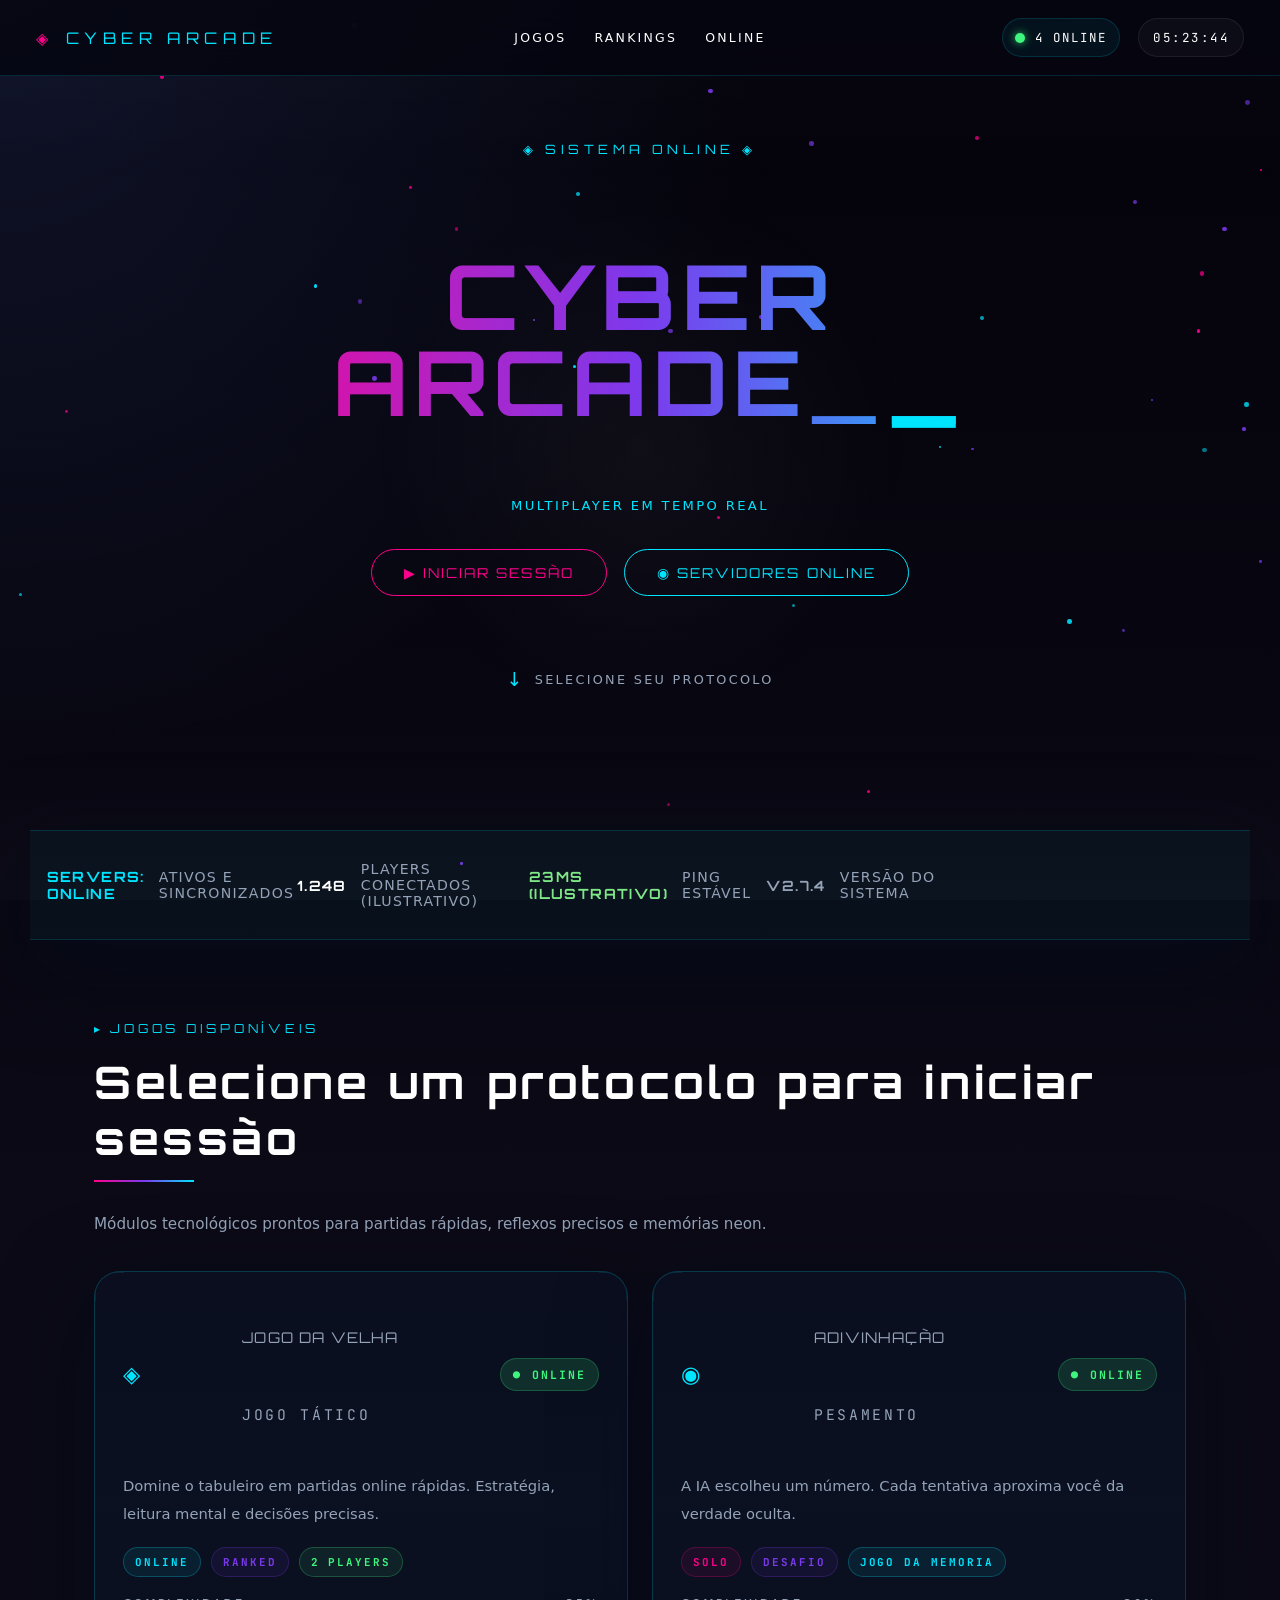
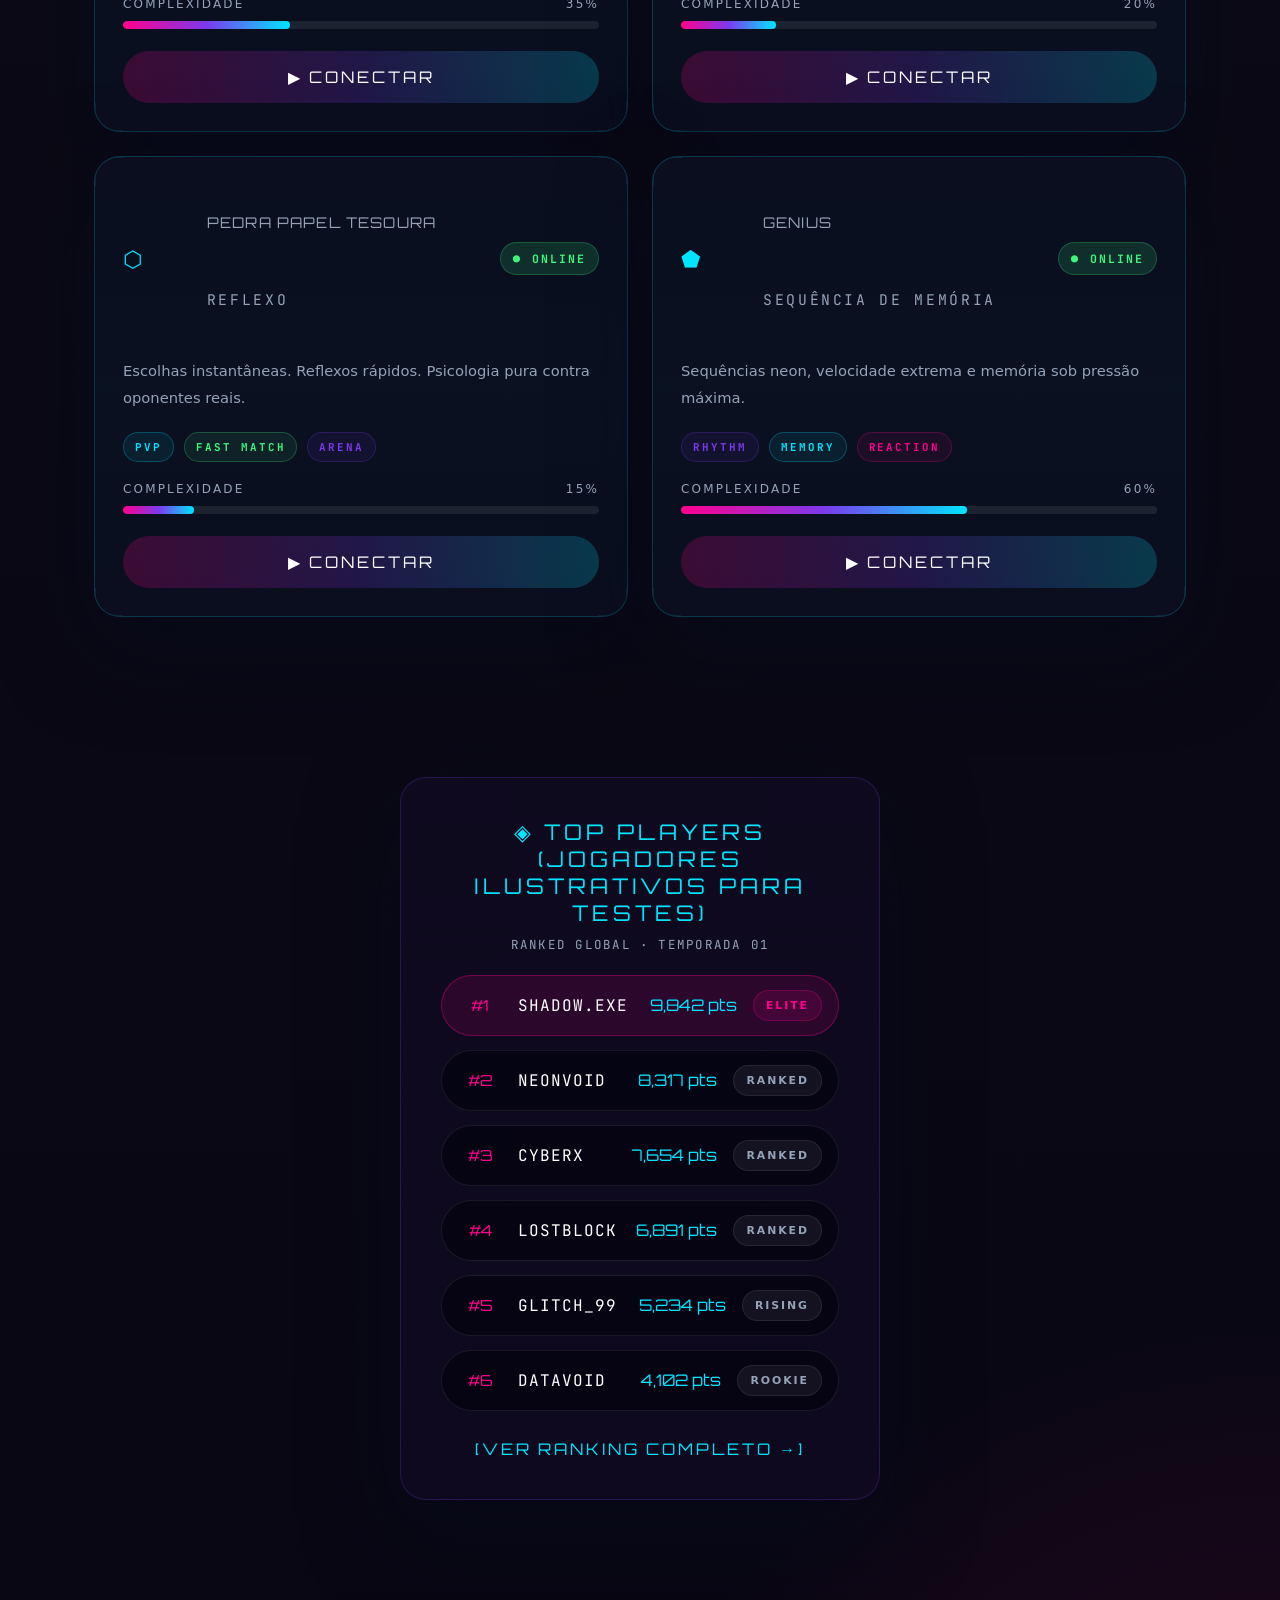
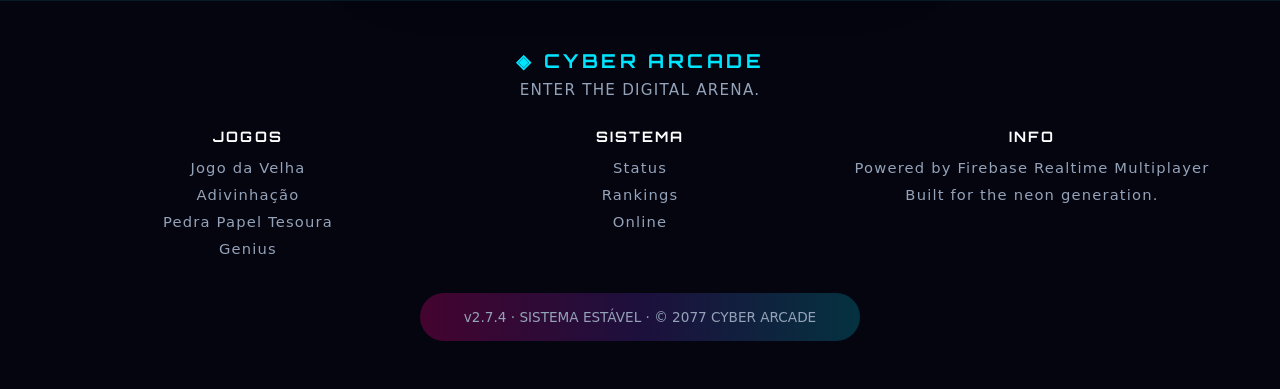
==== commit 6b395fe5: "Alterações no menu de escolha" ====
--- a/index.html
+++ b/index.html
@@ -1,1521 +1,275 @@
-﻿<!DOCTYPE html>
-<html lang="pt-BR">
-<head>
-  <meta charset="UTF-8" />
-  <meta name="viewport" content="width=device-width, initial-scale=1.0" />
-  <meta name="theme-color" content="#050510" />
-  <title>Cyber Arcade | Catálogo Futurista</title>
-
-  <link rel="preconnect" href="https://fonts.googleapis.com" />
-  <link rel="preconnect" href="https://fonts.gstatic.com" crossorigin />
-  <link href="https://fonts.googleapis.com/css2?family=JetBrains+Mono:wght@400;500;600;700&family=Orbitron:wght@400;500;700;900&display=swap" rel="stylesheet" />
-
-  <style>
-    :root {
-      --bg-deep: #050510;
-      --bg-layer: #0b1020;
-      --bg-soft: #111827;
-      --text-primary: #ffffff;
-      --text-secondary: #94a3b8;
-      --neon-cyan: #00e5ff;
-      --neon-pink: #ff008c;
-      --neon-purple: #7c3aed;
-      --neon-green: #3ef67e;
-      --surface: rgba(13, 17, 30, 0.92);
-      --surface-light: rgba(21, 28, 50, 0.85);
-      --border: rgba(0, 229, 255, 0.18);
-      --shadow: 0 30px 120px rgba(0, 0, 0, 0.28);
-      --radius: 4px;
-      --max-width: 1220px;
-    }
-
-    * {
-      box-sizing: border-box;
-    }
-
-    html {
-      scroll-behavior: smooth;
-    }
-
-    body {
-      margin: 0;
-      min-height: 100%;
-      font-family: 'JetBrains Mono', monospace;
-      color: var(--text-primary);
-      background: radial-gradient(circle at top left, rgba(0, 229, 255, 0.06), transparent 18%),
-                  radial-gradient(circle at bottom right, rgba(255, 0, 140, 0.04), transparent 20%),
-                  linear-gradient(180deg, var(--bg-deep) 0%, var(--bg-layer) 45%, var(--bg-soft) 100%);
-      overflow-x: hidden;
-    }
-
-    body::before {
-      content: '';
-      position: fixed;
-      inset: 0;
-      background-image:
-        linear-gradient(0deg, rgba(255,255,255,0.03) 1px, transparent 1px),
-        linear-gradient(90deg, rgba(0, 229, 255, 0.06) 1px, transparent 1px);
-      background-size: 100% 80px, 80px 100%;
-      opacity: 1;
-      pointer-events: none;
-      z-index: -2;
-      animation: gridGlow 12s linear infinite;
-    }
-
-    body::after {
-      content: '';
-      position: fixed;
-      inset: 0;
-      background: linear-gradient(180deg, rgba(255,255,255,0.02), transparent 22%, transparent 78%, rgba(255,255,255,0.02));
-      pointer-events: none;
-      z-index: -1;
-    }
-
-    .page-wrapper {
-      position: relative;
-      min-height: 100vh;
-      overflow: hidden;
-    }
-
-    nav.navbar {
-      position: fixed;
-      top: 0;
-      left: 0;
-      right: 0;
-      z-index: 50;
-      display: flex;
-      align-items: center;
-      justify-content: space-between;
-      padding: 18px 36px;
-      backdrop-filter: blur(20px);
-      background: rgba(5, 5, 16, 0.82);
-      border-bottom: 1px solid rgba(0, 229, 255, 0.15);
-      transition: transform 0.3s ease;
-    }
-
-    .navbar__brand {
-      display: flex;
-      align-items: center;
-      gap: 12px;
-      font-family: 'Orbitron', sans-serif;
-      font-size: 1rem;
-      letter-spacing: 0.35em;
-      text-transform: uppercase;
-      color: var(--neon-cyan);
-    }
-
-    .navbar__brand span {
-      color: var(--neon-pink);
-    }
-
-    .navbar__links {
-      display: flex;
-      align-items: center;
-      gap: 28px;
-      list-style: none;
-      margin: 0;
-      padding: 0;
-      font-size: 0.78rem;
-      text-transform: uppercase;
-      letter-spacing: 0.18em;
-    }
-
-    .navbar__links a {
-      position: relative;
-      color: var(--text-primary);
-      text-decoration: none;
-      transition: color 0.25s ease;
-    }
-
-    .navbar__links a::after {
-      content: '';
-      position: absolute;
-      left: 0;
-      bottom: -8px;
-      width: 100%;
-      height: 1px;
-      background: rgba(0, 229, 255, 0.4);
-      transform: scaleX(0);
-      transform-origin: left;
-      transition: transform 0.3s ease;
-    }
-
-    .navbar__links a:hover {
-      color: var(--neon-cyan);
-    }
-
-    .navbar__links a:hover::after {
-      transform: scaleX(1);
-    }
-
-    .navbar__meta {
-      display: flex;
-      align-items: center;
-      gap: 18px;
-      font-size: 0.78rem;
-      letter-spacing: 0.16em;
-      color: var(--text-secondary);
-    }
-
-    .status-pill {
-      display: inline-flex;
-      align-items: center;
-      gap: 10px;
-      padding: 10px 12px;
-      border: 1px solid rgba(0, 229, 255, 0.14);
-      border-radius: 999px;
-      background: rgba(0, 229, 255, 0.06);
-      color: var(--text-primary);
-      font-family: 'JetBrains Mono', monospace;
-    }
-
-    .status-dot {
-      width: 10px;
-      height: 10px;
-      border-radius: 50%;
-      background: #3ef67e;
-      box-shadow: 0 0 8px rgba(62, 246, 126, 0.8);
-      animation: pulse 1.8s infinite ease-in-out;
-    }
-
-    .navbar__clock {
-      display: inline-flex;
-      align-items: center;
-      gap: 8px;
-      padding: 10px 14px;
-      border-radius: 999px;
-      border: 1px solid rgba(255, 255, 255, 0.07);
-      background: rgba(255, 255, 255, 0.03);
-      color: var(--text-primary);
-      font-family: 'JetBrains Mono', monospace;
-      letter-spacing: 0.2em;
-    }
-
-    .hero {
-      position: relative;
-      min-height: 100vh;
-      display: flex;
-      align-items: center;
-      justify-content: center;
-      padding: 110px 30px 180px;
-      overflow: hidden;
-    }
-
-    .hero::before {
-      content: '';
-      position: absolute;
-      inset: 0;
-      background: radial-gradient(circle at center, rgba(255,255,255,0.04), transparent 35%);
-      pointer-events: none;
-    }
-
-    .hero__canvas {
-      position: absolute;
-      inset: 0;
-      overflow: hidden;
-      pointer-events: none;
-      z-index: 1;
-    }
-
-    .particle {
-      position: absolute;
-      width: 4px;
-      height: 4px;
-      border-radius: 50%;
-      opacity: 0.85;
-      filter: blur(0.6px);
-      animation: drift 12s ease-in-out infinite;
-    }
-
-    .particle:nth-child(odd) {
-      opacity: 0.7;
-    }
-
-    .hero__content {
-      position: relative;
-      z-index: 2;
-      max-width: 980px;
-      width: min(100%, 980px);
-      text-align: center;
-      margin: 0 auto;
-      padding: 0 20px;
-    }
-
-    .hero__eyebrow {
-      display: inline-block;
-      margin-bottom: 22px;
-      font-family: 'Orbitron', sans-serif;
-      font-size: 0.8rem;
-      letter-spacing: 0.35em;
-      text-transform: uppercase;
-      color: var(--neon-cyan);
-      opacity: 0;
-      transform: translateY(12px);
-      animation: fadeInUp 0.8s ease forwards;
-      animation-delay: 0.6s;
-    }
-
-    .hero__title {
-      font-family: 'Orbitron', sans-serif;
-      font-size: clamp(3.2rem, 7vw, 6rem);
-      line-height: 0.95;
-      letter-spacing: 0.06em;
-      text-transform: uppercase;
-      color: transparent;
-      background: linear-gradient(90deg, var(--neon-pink), var(--neon-purple), var(--neon-cyan));
-      background-clip: text;
-      -webkit-background-clip: text;
-      animation: gradientShift 6s ease infinite;
-      opacity: 0;
-      transform: translateY(20px);
-      animation: fadeInUp 0.8s ease forwards;
-      animation-delay: 0.8s;
-      position: relative;
-    }
-
-    .hero__title .cursor {
-      display: inline-block;
-      width: 0.8ch;
-      animation: blinkCursor 1s steps(2, start) infinite;
-      color: var(--neon-cyan);
-    }
-
-    .hero__subtitle {
-      margin: 28px auto 18px;
-      max-width: 740px;
-      font-size: 1rem;
-      color: var(--text-secondary);
-      line-height: 1.8;
-      opacity: 0;
-      transform: translateY(18px);
-      animation: fadeInUp 0.8s ease forwards;
-      animation-delay: 1.5s;
-    }
-
-    .hero__info {
-      margin: 0 auto 36px;
-      font-size: 0.82rem;
-      letter-spacing: 0.18em;
-      text-transform: uppercase;
-      color: var(--neon-cyan);
-      opacity: 0;
-      transform: translateY(18px);
-      animation: fadeInUp 0.8s ease forwards;
-      animation-delay: 1.9s;
-    }
-
-    .hero__actions {
-      display: inline-flex;
-      flex-wrap: wrap;
-      justify-content: center;
-      gap: 18px;
-      margin-bottom: 52px;
-      opacity: 0;
-      transform: translateY(20px);
-      animation: fadeInUp 0.8s ease forwards;
-      animation-delay: 2.1s;
-    }
-
-    .hero__button {
-      position: relative;
-      display: inline-flex;
-      align-items: center;
-      justify-content: center;
-      min-width: 190px;
-      border: 1px solid;
-      border-radius: 999px;
-      padding: 14px 32px;
-      background: transparent;
-      color: var(--text-primary);
-      text-transform: uppercase;
-      letter-spacing: 0.15em;
-      font-family: 'Orbitron', sans-serif;
-      font-size: 0.85rem;
-      transition: transform 0.28s ease, background 0.28s ease, box-shadow 0.28s ease;
-      overflow: hidden;
-      z-index: 1;
-      cursor: pointer;
-    }
-
-    .hero__button::before {
-      content: '';
-      position: absolute;
-      inset: 0;
-      background: currentColor;
-      opacity: 0;
-      transition: opacity 0.28s ease;
-      z-index: -1;
-    }
-
-    .hero__button:hover {
-      transform: scale(1.03);
-      box-shadow: 0 0 26px rgba(255, 0, 140, 0.26);
-    }
-
-    .hero__button--primary {
-      border-color: var(--neon-pink);
-      color: var(--neon-pink);
-    }
-
-    .hero__button--primary:hover::before {
-      opacity: 0.16;
-      background: var(--neon-pink);
-    }
-
-    .hero__button--secondary {
-      border-color: var(--neon-cyan);
-      color: var(--neon-cyan);
-    }
-
-    .hero__button--secondary:hover::before {
-      opacity: 0.14;
-      background: var(--neon-cyan);
-    }
-
-    .hero__footer {
-      display: flex;
-      flex-direction: column;
-      align-items: center;
-      gap: 14px;
-      margin-top: 20px;
-      opacity: 0;
-      transform: translateY(20px);
-      animation: fadeInUp 0.8s ease forwards;
-      animation-delay: 2.5s;
-    }
-
-    .scroll-indicator {
-      display: inline-flex;
-      align-items: center;
-      gap: 10px;
-      color: var(--text-secondary);
-      font-size: 0.8rem;
-      letter-spacing: 0.18em;
-    }
-
-    .scroll-indicator .arrow {
-      display: inline-block;
-      font-size: 1.2rem;
-      animation: bounceArrow 1.5s ease infinite;
-      color: var(--neon-cyan);
-    }
-
-    .status-bar {
-      width: min(100%, var(--max-width));
-      margin: 0 auto;
-      padding: 24px 32px;
-      display: grid;
-      grid-template-columns: repeat(5, minmax(0, 1fr));
-      gap: 18px;
-      background: rgba(0, 229, 255, 0.04);
-      border-top: 1px solid rgba(0, 229, 255, 0.15);
-      border-bottom: 1px solid rgba(0, 229, 255, 0.15);
-      margin-top: -70px;
-      position: relative;
-      z-index: 10;
-      color: var(--text-primary);
-      font-size: 0.78rem;
-      letter-spacing: 0.1em;
-      text-transform: uppercase;
-      box-shadow: var(--shadow);
-    }
-
-    .status-item {
-      display: flex;
-      align-items: center;
-      gap: 14px;
-      justify-content: center;
-      min-height: 60px;
-    }
-
-    .status-item strong {
-      display: block;
-      font-family: 'Orbitron', sans-serif;
-      font-size: 0.88rem;
-      color: var(--text-primary);
-      letter-spacing: 0.1em;
-    }
-
-    .status-item span {
-      color: var(--text-secondary);
-      font-size: 0.88rem;
-    }
-
-    .status-item[data-highlight] strong {
-      color: var(--neon-cyan);
-    }
-
-    .section {
-      width: min(100%, var(--max-width));
-      margin: 0 auto;
-      padding: 80px 5%;
-      opacity: 0;
-      transform: translateY(30px);
-      transition: opacity 0.7s ease, transform 0.7s ease;
-    }
-
-    .section.visible {
-      opacity: 1;
-      transform: translateY(0);
-    }
-
-    .section__header {
-      display: flex;
-      flex-wrap: wrap;
-      align-items: center;
-      gap: 18px;
-      margin-bottom: 28px;
-    }
-
-    .section__label {
-      font-family: 'Orbitron', sans-serif;
-      font-size: 0.78rem;
-      letter-spacing: 0.3em;
-      text-transform: uppercase;
-      color: var(--neon-cyan);
-    }
-
-    .section__title {
-      font-family: 'Orbitron', sans-serif;
-      font-size: clamp(2rem, 3.5vw, 2.8rem);
-      letter-spacing: 0.08em;
-      margin: 0;
-      color: var(--text-primary);
-    }
-
-    .section__title::after {
-      content: '';
-      display: block;
-      width: 100px;
-      height: 2px;
-      margin-top: 14px;
-      background: linear-gradient(90deg, var(--neon-pink), var(--neon-purple), var(--neon-cyan));
-    }
-
-    .section__subtitle {
-      max-width: 760px;
-      margin-top: 16px;
-      color: var(--text-secondary);
-      line-height: 1.9;
-      font-size: 0.95rem;
-    }
-
-    .games-grid {
-      display: grid;
-      grid-template-columns: repeat(2, minmax(0, 1fr));
-      gap: 24px;
-      margin-top: 32px;
-    }
-
-    .game-card {
-      position: relative;
-      overflow: hidden;
-      padding: 28px;
-      background: rgba(11, 16, 32, 0.92);
-      border: 1px solid rgba(0, 229, 255, 0.2);
-      border-radius: var(--radius);
-      box-shadow: var(--shadow);
-      transition: transform 0.3s cubic-bezier(0.23, 1, 0.32, 1), border-color 0.3s ease, box-shadow 0.3s ease;
-    }
-
-    .game-card::before,
-    .game-card::after,
-    .game-card .corner {
-      content: '';
-      position: absolute;
-      border: 1px solid rgba(0, 229, 255, 0.22);
-      width: 28px;
-      height: 28px;
-      opacity: 0.5;
-      transition: opacity 0.3s ease, border-color 0.3s ease;
-    }
-
-    .game-card::before {
-      top: 0;
-      left: 0;
-      border-right: none;
-      border-bottom: none;
-    }
-
-    .game-card::after {
-      bottom: 0;
-      right: 0;
-      border-left: none;
-      border-top: none;
-    }
-
-    .game-card .corner:nth-child(1) {
-      top: 0;
-      right: 0;
-      border-left: none;
-      border-bottom: none;
-    }
-
-    .game-card .corner:nth-child(2) {
-      bottom: 0;
-      left: 0;
-      border-top: none;
-      border-right: none;
-    }
-
-    .game-card .scanline {
-      position: absolute;
-      inset: 0;
-      background: linear-gradient(180deg, transparent 0%, rgba(0, 229, 255, 0.08) 50%, transparent 100%);
-      opacity: 0.15;
-      animation: slideLine 3s linear infinite;
-      pointer-events: none;
-    }
-
-    .game-card__header {
-      display: flex;
-      align-items: center;
-      justify-content: space-between;
-      flex-wrap: wrap;
-      gap: 14px;
-      position: relative;
-      z-index: 2;
-    }
-
-    .game-card__icon {
-      font-size: 1.4rem;
-      color: var(--neon-cyan);
-    }
-
-    .game-card__heading {
-      display: grid;
-      gap: 6px;
-    }
-
-    .game-card__name {
-      margin: 0;
-      font-size: 1.3rem;
-      font-family: 'Orbitron', sans-serif;
-      letter-spacing: 0.08em;
-      text-transform: uppercase;
-      color: var(--text-primary);
-    }
-
-    .game-card__tagline {
-      margin: 0;
-      color: var(--neon-cyan);
-      font-size: 0.85rem;
-      letter-spacing: 0.18em;
-      text-transform: uppercase;
-      font-family: 'JetBrains Mono', monospace;
-    }
-
-    .badge-online {
-      padding: 8px 12px;
-      border-radius: 999px;
-      background: rgba(62, 246, 126, 0.14);
-      border: 1px solid rgba(62, 246, 126, 0.22);
-      color: var(--neon-green);
-      font-size: 0.72rem;
-      letter-spacing: 0.18em;
-      text-transform: uppercase;
-      font-weight: 700;
-      font-family: 'JetBrains Mono', monospace;
-      white-space: nowrap;
-    }
-
-    .game-card p {
-      margin: 24px 0 20px;
-      color: var(--text-secondary);
-      line-height: 1.85;
-      font-size: 0.92rem;
-      position: relative;
-      z-index: 2;
-    }
-
-    .game-card__badges {
-      display: flex;
-      flex-wrap: wrap;
-      gap: 10px;
-      margin-bottom: 20px;
-      position: relative;
-      z-index: 2;
-    }
-
-    .mini-badge {
-      padding: 7px 11px;
-      border-radius: 999px;
-      font-size: 0.68rem;
-      text-transform: uppercase;
-      letter-spacing: 0.18em;
-      border: 1px solid;
-      font-weight: 700;
-      font-family: 'JetBrains Mono', monospace;
-      white-space: nowrap;
-    }
-
-    .mini-badge--pink {
-      color: var(--neon-pink);
-      border-color: rgba(255, 0, 140, 0.24);
-      background: rgba(255, 0, 140, 0.08);
-    }
-
-    .mini-badge--purple {
-      color: var(--neon-purple);
-      border-color: rgba(124, 58, 237, 0.24);
-      background: rgba(124, 58, 237, 0.08);
-    }
-
-    .mini-badge--cyan {
-      color: var(--neon-cyan);
-      border-color: rgba(0, 229, 255, 0.24);
-      background: rgba(0, 229, 255, 0.08);
-    }
-
-    .mini-badge--green {
-      color: var(--neon-green);
-      border-color: rgba(62, 246, 126, 0.24);
-      background: rgba(62, 246, 126, 0.08);
-    }
-
-    .progress-wrap {
-      display: grid;
-      gap: 10px;
-      margin-bottom: 22px;
-      position: relative;
-      z-index: 2;
-    }
-
-    .progress-label {
-      display: flex;
-      justify-content: space-between;
-      font-size: 0.75rem;
-      text-transform: uppercase;
-      letter-spacing: 0.18em;
-      color: var(--text-secondary);
-    }
-
-    .progress-bar {
-      height: 8px;
-      border-radius: 999px;
-      background: rgba(255, 255, 255, 0.08);
-      overflow: hidden;
-    }
-
-    .progress-fill {
-      height: 100%;
-      width: 0;
-      border-radius: 999px;
-      background: linear-gradient(90deg, var(--neon-pink), var(--neon-purple), var(--neon-cyan));
-      transition: width 1.1s ease;
-    }
-
-    .game-card__action {
-      position: relative;
-      display: inline-flex;
-      width: 100%;
-      justify-content: center;
-      border-radius: 999px;
-      border: none;
-      padding: 16px 0;
-      background: linear-gradient(90deg, rgba(255, 0, 140, 0.2), rgba(124, 58, 237, 0.2), rgba(0, 229, 255, 0.2));
-      color: var(--text-primary);
-      font-family: 'Orbitron', sans-serif;
-      letter-spacing: 0.18em;
-      text-transform: uppercase;
-      cursor: pointer;
-      transition: transform 0.28s ease, box-shadow 0.28s ease;
-      overflow: hidden;
-      z-index: 2;
-      text-decoration: none;
-    }
-
-    .game-card__action:hover {
-      transform: scale(1.02);
-      box-shadow: 0 0 24px rgba(255, 0, 140, 0.25), 0 0 44px rgba(0, 229, 255, 0.16);
-    }
-
-    .game-card:hover {
-      transform: translateY(-4px);
-      border-color: rgba(255, 0, 140, 0.6);
-      box-shadow: 0 0 30px rgba(255, 0, 140, 0.2), 0 0 60px rgba(255, 0, 140, 0.1);
-    }
-
-    .game-card:hover::before,
-    .game-card:hover::after,
-    .game-card:hover .corner {
-      opacity: 1;
-      border-color: rgba(255, 0, 140, 0.6);
-    }
-
-    .leaderboard {
-      width: min(100%, 480px);
-      margin: 0 auto;
-      padding: 40px;
-      background: rgba(124, 58, 237, 0.05);
-      border: 1px solid rgba(124, 58, 237, 0.24);
-      border-radius: var(--radius);
-      box-shadow: var(--shadow);
-    }
-
-    .leaderboard__header {
-      margin-bottom: 22px;
-      text-align: center;
-    }
-
-    .leaderboard__title {
-      margin: 0;
-      font-family: 'Orbitron', sans-serif;
-      font-size: 1.35rem;
-      letter-spacing: 0.18em;
-      color: var(--neon-cyan);
-      text-transform: uppercase;
-    }
-
-    .leaderboard__subtitle {
-      margin: 10px 0 0;
-      font-size: 0.78rem;
-      color: var(--text-secondary);
-      letter-spacing: 0.18em;
-      text-transform: uppercase;
-      font-family: 'JetBrains Mono', monospace;
-    }
-
-    .leaderboard__list {
-      display: grid;
-      gap: 14px;
-      margin-top: 18px;
-    }
-
-    .leaderboard__item {
-      display: grid;
-      grid-template-columns: 44px 1fr auto auto;
-      gap: 16px;
-      align-items: center;
-      padding: 14px 16px;
-      background: rgba(5, 5, 16, 0.72);
-      border: 1px solid rgba(255, 255, 255, 0.08);
-      border-radius: 999px;
-      color: var(--text-primary);
-      opacity: 0;
-      transform: translateX(-20px);
-      transition: opacity 0.6s ease, transform 0.6s ease;
-    }
-
-    .leaderboard__item.visible {
-      opacity: 1;
-      transform: translateX(0);
-    }
-
-    .leaderboard__item--top {
-      border-color: rgba(255, 0, 140, 0.35);
-      background: rgba(255, 0, 140, 0.12);
-    }
-
-    .leaderboard__rank {
-      font-family: 'Orbitron', sans-serif;
-      font-size: 0.95rem;
-      color: var(--neon-pink);
-      text-align: center;
-    }
-
-    .leaderboard__name {
-      font-family: 'JetBrains Mono', monospace;
-      color: var(--text-primary);
-      letter-spacing: 0.06em;
-    }
-
-    .leaderboard__score {
-      font-family: 'Orbitron', sans-serif;
-      color: var(--neon-cyan);
-      text-align: right;
-    }
-
-    .leaderboard__badge {
-      padding: 8px 12px;
-      border-radius: 999px;
-      font-size: 0.68rem;
-      font-weight: 700;
-      text-transform: uppercase;
-      letter-spacing: 0.18em;
-      background: rgba(255, 255, 255, 0.06);
-      border: 1px solid rgba(255, 255, 255, 0.08);
-      color: var(--text-secondary);
-      white-space: nowrap;
-    }
-
-    .leaderboard__badge--elite {
-      color: var(--neon-pink);
-      background: rgba(255, 0, 140, 0.12);
-      border-color: rgba(255, 0, 140, 0.24);
-    }
-
-    .leaderboard__footer {
-      margin-top: 28px;
-      text-align: center;
-    }
-
-    .leaderboard__link {
-      color: var(--neon-cyan);
-      text-decoration: none;
-      font-family: 'Orbitron', sans-serif;
-      letter-spacing: 0.18em;
-      text-transform: uppercase;
-      transition: color 0.25s ease;
-    }
-
-    .leaderboard__link:hover {
-      color: var(--neon-pink);
-    }
-
-    footer.site-footer {
-      width: 100%;
-      padding: 48px 5%;
-      margin-top: 20px;
-      background: #050510;
-      border-top: 1px solid rgba(0, 229, 255, 0.1);
-      color: var(--text-secondary);
-    }
-
-    .footer-inner {
-      display: grid;
-      grid-template-columns: repeat(3, minmax(0, 1fr));
-      gap: 24px;
-      max-width: var(--max-width);
-      margin: 0 auto;
-    }
-
-    .footer-top {
-      margin-bottom: 28px;
-    }
-
-    .footer-top h2 {
-      margin: 0;
-      font-family: 'Orbitron', sans-serif;
-      font-size: 1.2rem;
-      color: var(--neon-cyan);
-      letter-spacing: 0.18em;
-      text-transform: uppercase;
-    }
-
-    .footer-top p {
-      margin: 8px 0 0;
-      color: var(--text-secondary);
-      font-size: 0.95rem;
-      letter-spacing: 0.08em;
-      text-transform: uppercase;
-    }
-
-    .footer-column h3 {
-      margin: 0 0 14px;
-      font-size: 0.9rem;
-      font-family: 'Orbitron', sans-serif;
-      color: var(--text-primary);
-      letter-spacing: 0.14em;
-      text-transform: uppercase;
-    }
-
-    .footer-column ul {
-      list-style: none;
-      padding: 0;
-      margin: 0;
-      display: grid;
-      gap: 10px;
-    }
-
-    .footer-column a,
-    .footer-column li {
-      color: var(--text-secondary);
-      font-size: 0.92rem;
-      text-decoration: none;
-      letter-spacing: 0.08em;
-    }
-
-    .footer-bottom {
-      margin-top: 36px;
-      text-align: center;
-      color: var(--text-secondary);
-      font-size: 0.85rem;
-      background: linear-gradient(90deg, rgba(255, 0, 140, 0.25), rgba(124, 58, 237, 0.2), rgba(0, 229, 255, 0.2));
-      padding: 16px 18px;
-      border-radius: 999px;
-      display: inline-block;
-      width: min(100%, 440px);
-      margin-left: auto;
-      margin-right: auto;
-    }
-
-    .mobile-nav-toggle {
-      display: none;
-      border: 1px solid rgba(255, 255, 255, 0.12);
-      background: rgba(255, 255, 255, 0.04);
-      color: var(--text-primary);
-      width: 46px;
-      height: 46px;
-      border-radius: 999px;
-      align-items: center;
-      justify-content: center;
-      cursor: pointer;
-    }
-
-    .mobile-drawer {
-      position: fixed;
-      top: 0;
-      right: -100%;
-      width: min(280px, 80vw);
-      height: 100vh;
-      background: rgba(5, 5, 16, 0.98);
-      backdrop-filter: blur(20px);
-      box-shadow: -16px 0 80px rgba(0, 0, 0, 0.45);
-      transition: right 0.35s ease;
-      z-index: 60;
-      padding: 32px 22px;
-      display: flex;
-      flex-direction: column;
-      gap: 24px;
-    }
-
-    .mobile-drawer.open {
-      right: 0;
-    }
-
-    .mobile-drawer__header {
-      display: flex;
-      align-items: center;
-      justify-content: space-between;
-      gap: 12px;
-    }
-
-    .mobile-drawer__nav {
-      display: grid;
-      gap: 18px;
-      margin-top: 18px;
-    }
-
-    .mobile-drawer__nav a {
-      color: var(--text-primary);
-      text-decoration: none;
-      font-family: 'Orbitron', sans-serif;
-      letter-spacing: 0.12em;
-      text-transform: uppercase;
-      padding: 10px 0;
-      border-bottom: 1px solid rgba(255,255,255,0.08);
-    }
-
-    .mobile-drawer__close {
-      border: none;
-      background: transparent;
-      color: var(--text-primary);
-      font-size: 1.2rem;
-      cursor: pointer;
-    }
-
-    .hero__content button,
-    .game-card__action,
-    .leaderboard__link {
-      will-change: transform, box-shadow;
-    }
-
-    @media (max-width: 1024px) {
-      .navbar {
-        padding: 16px 24px;
-      }
-
-      .status-bar {
-        padding: 22px 24px;
-      }
-
-      .section {
-        padding: 64px 5%;
-      }
-
-      .games-grid {
-        grid-template-columns: 1fr;
-      }
-
-      .footer-inner {
-        grid-template-columns: 1fr;
-      }
-    }
-
-    @media (max-width: 768px) {
-      .navbar {
-        padding: 14px 18px;
-      }
-
-      .navbar__links {
-        display: none;
-      }
-
-      .mobile-nav-toggle {
-        display: inline-flex;
-      }
-
-      .hero {
-        padding-top: 100px;
-      }
-
-      .hero__title {
-        font-size: clamp(2.4rem, 9vw, 4rem);
-      }
-
-      .hero__actions {
-        flex-direction: column;
-      }
-
-      .status-bar {
-        grid-template-columns: repeat(2, minmax(0, 1fr));
-      }
-
-      .status-item {
-        justify-content: flex-start;
-      }
-
-      .leaderboard {
-        width: 100%;
-      }
-    }
-
-    @media (max-width: 560px) {
-      .navbar {
-        padding: 14px 16px;
-      }
-
-      .hero {
-        padding-top: 90px;
-      }
-
-      .hero__subtitle,
-      .hero__info {
-        font-size: 0.88rem;
-      }
-
-      .section {
-        padding: 48px 5%;
-      }
-
-      .footer-inner {
-        gap: 16px;
-      }
-
-      .footer-bottom {
-        width: 100%;
-      }
-    }
-
-    @media (prefers-reduced-motion: reduce) {
-      *, *::before, *::after {
-        animation-duration: 0.001ms !important;
-        animation-iteration-count: 1 !important;
-        transition-duration: 0.001ms !important;
-      }
-    }
-
-    @keyframes gridGlow {
-      0%, 100% { transform: translateY(0); }
-      50% { transform: translateY(6px); }
-    }
-
-    @keyframes pulse {
-      0%, 100% { transform: scale(1); opacity: 1; }
-      50% { transform: scale(1.2); opacity: 0.65; }
-    }
-
-    @keyframes fadeInUp {
-      from { opacity: 0; transform: translateY(20px); }
-      to { opacity: 1; transform: translateY(0); }
-    }
-
-    @keyframes blinkCursor {
-      0%, 49% { opacity: 1; }
-      50%, 100% { opacity: 0; }
-    }
-
-    @keyframes slideLine {
-      0% { transform: translateY(-100%); }
-      100% { transform: translateY(100%); }
-    }
-
-    @keyframes drift {
-      0% { transform: translate(0, 0); }
-      50% { transform: translate(8px, -10px); }
-      100% { transform: translate(0, 0); }
-    }
-
-    @keyframes bounceArrow {
-      0%, 100% { transform: translateY(0); }
-      50% { transform: translateY(6px); }
-    }
-
-    @keyframes gradientShift {
-      0%, 100% { background-position: 0% 50%; }
-      50% { background-position: 100% 50%; }
-    }
-  </style>
-</head>
-<body>
-  <div class="page-wrapper">
-    <nav class="navbar">
-      <div class="navbar__brand"><span>◈</span>CYBER ARCADE</div>
-      <ul class="navbar__links" aria-label="Navegação principal">
-        <li><a href="#jogos">Jogos</a></li>
-        <li><a href="#ranking">Rankings</a></li>
-        <li><a href="#status">Online</a></li>
-        <li><a href="#perfil">Perfil</a></li>
-        <li><a href="#config">Config</a></li>
-      </ul>
-      <button class="mobile-nav-toggle" aria-label="Abrir menu mobile">☰</button>
-      <div class="navbar__meta">
-        <span class="status-pill"><span class="status-dot" aria-hidden="true"></span>4 ONLINE</span>
-        <span class="navbar__clock" id="clock">00:00:00</span>
-      </div>
-    </nav>
-
-    <div class="mobile-drawer" id="mobileDrawer" aria-hidden="true">
-      <div class="mobile-drawer__header">
-        <div class="navbar__brand"><span>◈</span>CYBER ARCADE</div>
-        <button class="mobile-drawer__close" aria-label="Fechar menu">✕</button>
-      </div>
-      <nav class="mobile-drawer__nav">
-        <a href="#jogos">Jogos</a>
-        <a href="#ranking">Rankings</a>
-        <a href="#status">Online</a>
-        <a href="#perfil">Perfil</a>
-        <a href="#config">Config</a>
-      </nav>
-    </div>
-
-    <section class="hero" aria-labelledby="hero-title">
-      <div class="hero__canvas" id="particleField"></div>
-      <div class="hero__content">
-        <div class="hero__eyebrow">◈ SISTEMA ONLINE ◈</div>
-        <h1 class="hero__title" id="hero-title"><span id="heroText"></span><span class="cursor">_</span></h1>
-        <p class="hero__subtitle">Conectando jogadores ao submundo neon.</p>
-        <div class="hero__info">4 jogos online · Multiplayer em tempo real · Interface responsiva</div>
-        <div class="hero__actions">
-          <button class="hero__button hero__button--primary" type="button">▶ INICIAR SESSÃO</button>
-          <button class="hero__button hero__button--secondary" type="button">◉ SERVIDORES ONLINE</button>
-        </div>
-        <div class="hero__footer">
-          <div class="scroll-indicator"> <span class="arrow">↓</span> SELECIONE SEU PROTOCOLO</div>
-        </div>
-      </div>
-    </section>
-
-    <section class="status-bar" id="status" data-reveal>
-      <div class="status-item" data-highlight>
-        <strong>Servers: Online</strong>
-        <span>Ativos e sincronizados</span>
-      </div>
-      <div class="status-item">
-        <strong id="playerCount">0</strong>
-        <span>Players conectados</span>
-      </div>
-      <div class="status-item">
-        <strong style="color: #7ee787;">23ms</strong>
-        <span>Ping estável</span>
-      </div>
-      <div class="status-item">
-        <strong style="color: var(--text-secondary);">v2.7.4</strong>
-        <span>Versão do sistema</span>
-      </div>
-      <div class="status-item">
-        <strong style="color: var(--neon-cyan);">99.9%</strong>
-        <span>Uptime global</span>
-      </div>
-    </section>
-
-    <section class="section" id="jogos" data-reveal>
-      <div class="section__header">
-        <span class="section__label">▸ JOGOS DISPONÍVEIS</span>
-        <h2 class="section__title">Selecione um protocolo para iniciar sessão</h2>
-      </div>
-      <p class="section__subtitle">Módulos tecnológicos prontos para partidas rápidas, reflexos precisos e memórias neon.</p>
-
-      <div class="games-grid">
-        <article class="game-card">
-          <span class="corner"></span>
-          <span class="corner"></span>
-          <span class="scanline"></span>
-          <div class="game-card__header">
-            <span class="game-card__icon">◈</span>
-            <div class="game-card__heading">
-              <p class="game-card__name">Jogo da Velha</p>
-              <p class="game-card__tagline">Tactical Grid</p>
-            </div>
-            <span class="badge-online">● Online</span>
-          </div>
-          <p>Domine o tabuleiro em partidas online rápidas. Estratégia, leitura mental e decisões precisas.</p>
-          <div class="game-card__badges">
-            <span class="mini-badge mini-badge--cyan">Online</span>
-            <span class="mini-badge mini-badge--purple">Ranked</span>
-            <span class="mini-badge mini-badge--green">2 Players</span>
-          </div>
-          <div class="progress-wrap">
-            <div class="progress-label"><span>Complexidade</span><span>35%</span></div>
-            <div class="progress-bar"><div class="progress-fill" style="width: 35%;"></div></div>
-          </div>
-          <a class="game-card__action" href="JogoDaVelha/index.html">▶ CONECTAR</a>
-        </article>
-
-        <article class="game-card">
-          <span class="corner"></span>
-          <span class="corner"></span>
-          <span class="scanline"></span>
-          <div class="game-card__header">
-            <span class="game-card__icon">◉</span>
-            <div class="game-card__heading">
-              <p class="game-card__name">Adivinhação</p>
-              <p class="game-card__tagline">Neural Guess</p>
-            </div>
-            <span class="badge-online">● Online</span>
-          </div>
-          <p>A IA escolheu um número. Cada tentativa aproxima você da verdade oculta.</p>
-          <div class="game-card__badges">
-            <span class="mini-badge mini-badge--pink">Solo</span>
-            <span class="mini-badge mini-badge--purple">Desafio</span>
-            <span class="mini-badge mini-badge--cyan">Mind Game</span>
-          </div>
-          <div class="progress-wrap">
-            <div class="progress-label"><span>Complexidade</span><span>20%</span></div>
-            <div class="progress-bar"><div class="progress-fill" style="width: 20%;"></div></div>
-          </div>
-          <a class="game-card__action" href="AdivinhacaoNumero/index.html">▶ CONECTAR</a>
-        </article>
-
-        <article class="game-card">
-          <span class="corner"></span>
-          <span class="corner"></span>
-          <span class="scanline"></span>
-          <div class="game-card__header">
-            <span class="game-card__icon">⬡</span>
-            <div class="game-card__heading">
-              <p class="game-card__name">Pedra Papel Tesoura</p>
-              <p class="game-card__tagline">Reflex Protocol</p>
-            </div>
-            <span class="badge-online">● Online</span>
-          </div>
-          <p>Escolhas instantâneas. Reflexos rápidos. Psicologia pura contra oponentes reais.</p>
-          <div class="game-card__badges">
-            <span class="mini-badge mini-badge--cyan">PvP</span>
-            <span class="mini-badge mini-badge--green">Fast Match</span>
-            <span class="mini-badge mini-badge--purple">Arena</span>
-          </div>
-          <div class="progress-wrap">
-            <div class="progress-label"><span>Complexidade</span><span>15%</span></div>
-            <div class="progress-bar"><div class="progress-fill" style="width: 15%;"></div></div>
-          </div>
-          <a class="game-card__action" href="PedraPapelTesoura/index.html">▶ CONECTAR</a>
-        </article>
-
-        <article class="game-card">
-          <span class="corner"></span>
-          <span class="corner"></span>
-          <span class="scanline"></span>
-          <div class="game-card__header">
-            <span class="game-card__icon">⬟</span>
-            <div class="game-card__heading">
-              <p class="game-card__name">Genius</p>
-              <p class="game-card__tagline">Memory Sequence</p>
-            </div>
-            <span class="badge-online">● Online</span>
-          </div>
-          <p>Sequências neon, velocidade extrema e memória sob pressão máxima.</p>
-          <div class="game-card__badges">
-            <span class="mini-badge mini-badge--purple">Rhythm</span>
-            <span class="mini-badge mini-badge--cyan">Memory</span>
-            <span class="mini-badge mini-badge--pink">Reaction</span>
-          </div>
-          <div class="progress-wrap">
-            <div class="progress-label"><span>Complexidade</span><span>60%</span></div>
-            <div class="progress-bar"><div class="progress-fill" style="width: 60%;"></div></div>
-          </div>
-          <a class="game-card__action" href="JogoGenius/index.html">▶ CONECTAR</a>
-        </article>
-      </div>
-    </section>
-
-    <section class="section" id="ranking" data-reveal>
-      <div class="leaderboard">
-        <div class="leaderboard__header">
-          <p class="leaderboard__title">◈ TOP PLAYERS</p>
-          <p class="leaderboard__subtitle">Ranked Global · Temporada 01</p>
-        </div>
-        <div class="leaderboard__list">
-          <div class="leaderboard__item leaderboard__item--top" style="transition-delay: 0.05s;">
-            <span class="leaderboard__rank">#1</span>
-            <span class="leaderboard__name">SHADOW.EXE</span>
-            <span class="leaderboard__score">9,842 pts</span>
-            <span class="leaderboard__badge leaderboard__badge--elite">Elite</span>
-          </div>
-          <div class="leaderboard__item" style="transition-delay: 0.12s;">
-            <span class="leaderboard__rank">#2</span>
-            <span class="leaderboard__name">NEONVOID</span>
-            <span class="leaderboard__score">8,317 pts</span>
-            <span class="leaderboard__badge">Ranked</span>
-          </div>
-          <div class="leaderboard__item" style="transition-delay: 0.18s;">
-            <span class="leaderboard__rank">#3</span>
-            <span class="leaderboard__name">CYBERX</span>
-            <span class="leaderboard__score">7,654 pts</span>
-            <span class="leaderboard__badge">Ranked</span>
-          </div>
-          <div class="leaderboard__item" style="transition-delay: 0.24s;">
-            <span class="leaderboard__rank">#4</span>
-            <span class="leaderboard__name">LOSTBLOCK</span>
-            <span class="leaderboard__score">6,891 pts</span>
-            <span class="leaderboard__badge">Ranked</span>
-          </div>
-          <div class="leaderboard__item" style="transition-delay: 0.30s;">
-            <span class="leaderboard__rank">#5</span>
-            <span class="leaderboard__name">GLITCH_99</span>
-            <span class="leaderboard__score">5,234 pts</span>
-            <span class="leaderboard__badge">Rising</span>
-          </div>
-          <div class="leaderboard__item" style="transition-delay: 0.36s;">
-            <span class="leaderboard__rank">#6</span>
-            <span class="leaderboard__name">DATAVOID</span>
-            <span class="leaderboard__score">4,102 pts</span>
-            <span class="leaderboard__badge">Rookie</span>
-          </div>
-        </div>
-        <div class="leaderboard__footer">
-          <a class="leaderboard__link" href="#">[VER RANKING COMPLETO →]</a>
-        </div>
-      </div>
-    </section>
-
-    <footer class="site-footer">
-      <div class="footer-top">
-        <h2>◈ CYBER ARCADE</h2>
-        <p>ENTER THE DIGITAL ARENA.</p>
-      </div>
-      <div class="footer-inner">
-        <div class="footer-column">
-          <h3>Jogos</h3>
-          <ul>
-            <li><a href="JogoDaVelha/index.html">Jogo da Velha</a></li>
-            <li><a href="AdivinhacaoNumero/index.html">Adivinhação</a></li>
-            <li><a href="PedraPapelTesoura/index.html">Pedra Papel Tesoura</a></li>
-            <li><a href="JogoGenius/index.html">Genius</a></li>
-          </ul>
-        </div>
-        <div class="footer-column">
-          <h3>Sistema</h3>
-          <ul>
-            <li>Status</li>
-            <li>Rankings</li>
-            <li>Online</li>
-          </ul>
-        </div>
-        <div class="footer-column">
-          <h3>Info</h3>
-          <ul>
-            <li>Powered by Firebase Realtime Multiplayer</li>
-            <li>Built for the neon generation.</li>
-          </ul>
-        </div>
-      </div>
-      <div class="footer-bottom">v2.7.4 · SISTEMA ESTÁVEL · © 2077 CYBER ARCADE</div>
-    </footer>
-  </div>
-
-  <script>
-    const heroText = 'CYBER ARCADE_';
-    const heroTarget = document.getElementById('heroText');
-    const clockElement = document.getElementById('clock');
-    const playerCountElement = document.getElementById('playerCount');
-    const mobileToggle = document.querySelector('.mobile-nav-toggle');
-    const mobileDrawer = document.getElementById('mobileDrawer');
-    const drawerClose = document.querySelector('.mobile-drawer__close');
-
-    function typeTitle(text, target, delay = 90) {
-      let index = 0;
-      const interval = setInterval(() => {
-        target.textContent = text.slice(0, index + 1);
-        index += 1;
-        if (index >= text.length) {
-          clearInterval(interval);
-        }
-      }, delay);
-    }
-
-    function updateClock() {
-      const now = new Date();
-      const hours = String(now.getHours()).padStart(2, '0');
-      const minutes = String(now.getMinutes()).padStart(2, '0');
-      const seconds = String(now.getSeconds()).padStart(2, '0');
-      clockElement.textContent = `${hours}:${minutes}:${seconds}`;
-    }
-
-    function animatePlayers() {
-      const targetValue = 1248;
-      let current = 0;
-      const step = Math.ceil(targetValue / 60);
-      const interval = setInterval(() => {
-        current += step;
-        if (current >= targetValue) {
-          current = targetValue;
-          clearInterval(interval);
-        }
-        playerCountElement.textContent = current.toLocaleString('pt-BR');
-      }, 30);
-    }
-
-    function toggleDrawer(open) {
-      mobileDrawer.classList.toggle('open', open);
-      mobileDrawer.setAttribute('aria-hidden', String(!open));
-    }
-
-    function createParticles() {
-      const field = document.getElementById('particleField');
-      const colors = ['var(--neon-cyan)', 'var(--neon-pink)', 'var(--neon-purple)'];
-      for (let i = 0; i < 40; i += 1) {
-        const particle = document.createElement('span');
-        particle.className = 'particle';
-        const size = 2 + Math.random() * 3;
-        const left = Math.random() * 100;
-        const top = Math.random() * 100;
-        const color = colors[Math.floor(Math.random() * colors.length)];
-        particle.style.width = `${size}px`;
-        particle.style.height = `${size}px`;
-        particle.style.left = `${left}%`;
-        particle.style.top = `${top}%`;
-        particle.style.background = color;
-        particle.style.animationDuration = `${8 + Math.random() * 6}s`;
-        particle.style.opacity = String(0.5 + Math.random() * 0.5);
-        field.appendChild(particle);
-      }
-    }
-
-    function revealOnScroll() {
-      const observer = new IntersectionObserver((entries) => {
-        entries.forEach((entry) => {
-          if (entry.isIntersecting) {
-            entry.target.classList.add('visible');
-            observer.unobserve(entry.target);
-          }
-        });
-      }, { threshold: 0.15 });
-
-      document.querySelectorAll('[data-reveal]').forEach((section) => {
-        observer.observe(section);
-      });
-
-      document.querySelectorAll('.leaderboard__item').forEach((item) => {
-        observer.observe(item);
-      });
-    }
-
-    document.addEventListener('DOMContentLoaded', () => {
-      typeTitle(heroText, heroTarget, 90);
-      updateClock();
-      setInterval(updateClock, 1000);
-      animatePlayers();
-      createParticles();
-      revealOnScroll();
-    });
-
-    mobileToggle.addEventListener('click', () => toggleDrawer(true));
-    drawerClose.addEventListener('click', () => toggleDrawer(false));
-    mobileDrawer.addEventListener('click', (event) => {
-      if (event.target === mobileDrawer) toggleDrawer(false);
-    });
-  </script>
-</body>
-</html>
+﻿<!DOCTYPE html>
+<html lang="pt-BR">
+<head>
+  <meta charset="UTF-8" />
+  <meta name="viewport" content="width=device-width, initial-scale=1.0" />
+  <meta name="theme-color" content="#050510" />
+  <title>Cyber Arcade | Catálogo Futurista</title>
+
+  <link rel="stylesheet" href="PaginaDeJogos/css/style.css">
+  <link rel="preconnect" href="https://fonts.googleapis.com" />
+  <link rel="preconnect" href="https://fonts.gstatic.com" crossorigin />
+  <link href="https://fonts.googleapis.com/css2?family=JetBrains+Mono:wght@400;500;600;700&family=Orbitron:wght@400;500;700;900&display=swap" rel="stylesheet" />
+
+</head>
+<body>
+  <div class="page-wrapper">
+    <nav class="navbar">
+      <div class="navbar__brand"><span>◈</span>CYBER ARCADE</div>
+      <ul class="navbar__links" aria-label="Navegação principal">
+        <li><a href="#jogos">Jogos</a></li>
+        <li><a href="#ranking">Rankings</a></li>
+        <li><a href="#status">Online</a></li>
+      </ul>
+      <button class="mobile-nav-toggle" aria-label="Abrir menu mobile">☰</button>
+      <div class="navbar__meta">
+        <span class="status-pill"><span class="status-dot" aria-hidden="true"></span>4 ONLINE</span>
+        <span class="navbar__clock" id="clock">00:00:00</span>
+      </div>
+    </nav>
+
+    <div class="mobile-drawer" id="mobileDrawer" aria-hidden="true">
+      <div class="mobile-drawer__header">
+        <div class="navbar__brand"><span>◈</span>CYBER ARCADE</div>
+        <button class="mobile-drawer__close" aria-label="Fechar menu">✕</button>
+      </div>
+      <nav class="mobile-drawer__nav">
+        <a href="#jogos">Jogos</a>
+        <a href="#ranking">Rankings</a>
+        <a href="#status">Online</a>
+      </nav>
+    </div>
+
+    <section class="hero" aria-labelledby="hero-title">
+      <div class="hero__canvas" id="particleField"></div>
+      <div class="hero__content">
+        <div class="hero__eyebrow">◈ SISTEMA ONLINE ◈</div>
+        <h1 class="hero__title" id="hero-title"><span id="heroText"></span><span class="cursor">_</span></h1>
+        <div class="hero__info">  Multiplayer em tempo real </div>
+        <div class="hero__actions">
+          <button class="hero__button hero__button--primary" type="button">▶ INICIAR SESSÃO</button>
+          <button class="hero__button hero__button--secondary" type="button">◉ SERVIDORES ONLINE</button>
+        </div>
+        <div class="hero__footer">
+          <div class="scroll-indicator"> <span class="arrow">↓</span> SELECIONE SEU PROTOCOLO</div>
+        </div>
+      </div>
+    </section>
+
+    <section class="status-bar" id="status" data-reveal>
+      <div class="status-item" data-highlight>
+        <strong>Servers: Online</strong>
+        <span>Ativos e sincronizados</span>
+      </div>
+      <div class="status-item">
+        <strong id="playerCount">0</strong>
+        <span>Players conectados (ilustrativo)</span>
+      </div>
+      <div class="status-item">
+        <strong style="color: #7ee787;">23ms (Ilustrativo)</strong>
+        <span>Ping estável</span>
+      </div>
+      <div class="status-item">
+        <strong style="color: var(--text-secondary);">v2.7.4</strong>
+        <span>Versão do sistema</span>
+      </div>
+    </section>
+
+    <section class="section" id="jogos" data-reveal>
+      <div class="section__header">
+        <span class="section__label">▸ JOGOS DISPONÍVEIS</span>
+        <h2 class="section__title">Selecione um protocolo para iniciar sessão</h2>
+      </div>
+      <p class="section__subtitle">Módulos tecnológicos prontos para partidas rápidas, reflexos precisos e memórias neon.</p>
+
+      <div class="games-grid">
+        <article class="game-card">
+          <span class="corner"></span>
+          <span class="corner"></span>
+          <span class="scanline"></span>
+          <div class="game-card__header">
+            <span class="game-card__icon">◈</span>
+            <div class="game-card__heading">
+              <p class="game-card__name">Jogo da Velha</p>
+              <p class="game-card__tagline">Jogo tático</p>
+            </div>
+            <span class="badge-online">● Online</span>
+          </div>
+          <p>Domine o tabuleiro em partidas online rápidas. Estratégia, leitura mental e decisões precisas.</p>
+          <div class="game-card__badges">
+            <span class="mini-badge mini-badge--cyan">Online</span>
+            <span class="mini-badge mini-badge--purple">Ranked</span>
+            <span class="mini-badge mini-badge--green">2 Players</span>
+          </div>
+          <div class="progress-wrap">
+            <div class="progress-label"><span>Complexidade</span><span>35%</span></div>
+            <div class="progress-bar"><div class="progress-fill" style="width: 35%;"></div></div>
+          </div>
+          <a class="game-card__action" href="JogoDaVelha/index.html">▶ CONECTAR</a>
+        </article>
+
+        <article class="game-card">
+          <span class="corner"></span>
+          <span class="corner"></span>
+          <span class="scanline"></span>
+          <div class="game-card__header">
+            <span class="game-card__icon">◉</span>
+            <div class="game-card__heading">
+              <p class="game-card__name">Adivinhação</p>
+              <p class="game-card__tagline">Pesamento</p>
+            </div>
+            <span class="badge-online">● Online</span>
+          </div>
+          <p>A IA escolheu um número. Cada tentativa aproxima você da verdade oculta.</p>
+          <div class="game-card__badges">
+            <span class="mini-badge mini-badge--pink">Solo</span>
+            <span class="mini-badge mini-badge--purple">Desafio</span>
+            <span class="mini-badge mini-badge--cyan">Jogo da Memoria</span>
+          </div>
+          <div class="progress-wrap">
+            <div class="progress-label"><span>Complexidade</span><span>20%</span></div>
+            <div class="progress-bar"><div class="progress-fill" style="width: 20%;"></div></div>
+          </div>
+          <a class="game-card__action" href="AdivinhacaoNumero/index.html">▶ CONECTAR</a>
+        </article>
+
+        <article class="game-card">
+          <span class="corner"></span>
+          <span class="corner"></span>
+          <span class="scanline"></span>
+          <div class="game-card__header">
+            <span class="game-card__icon">⬡</span>
+            <div class="game-card__heading">
+              <p class="game-card__name">Pedra Papel Tesoura</p>
+              <p class="game-card__tagline">Reflexo</p>
+            </div>
+            <span class="badge-online">● Online</span>
+          </div>
+          <p>Escolhas instantâneas. Reflexos rápidos. Psicologia pura contra oponentes reais.</p>
+          <div class="game-card__badges">
+            <span class="mini-badge mini-badge--cyan">PvP</span>
+            <span class="mini-badge mini-badge--green">Fast Match</span>
+            <span class="mini-badge mini-badge--purple">Arena</span>
+          </div>
+          <div class="progress-wrap">
+            <div class="progress-label"><span>Complexidade</span><span>15%</span></div>
+            <div class="progress-bar"><div class="progress-fill" style="width: 15%;"></div></div>
+          </div>
+          <a class="game-card__action" href="PedraPapelTesoura/index.html">▶ CONECTAR</a>
+        </article>
+
+        <article class="game-card">
+          <span class="corner"></span>
+          <span class="corner"></span>
+          <span class="scanline"></span>
+          <div class="game-card__header">
+            <span class="game-card__icon">⬟</span>
+            <div class="game-card__heading">
+              <p class="game-card__name">Genius</p>
+              <p class="game-card__tagline">Sequência de memória</p>
+            </div>
+            <span class="badge-online">● Online</span>
+          </div>
+          <p>Sequências neon, velocidade extrema e memória sob pressão máxima.</p>
+          <div class="game-card__badges">
+            <span class="mini-badge mini-badge--purple">Rhythm</span>
+            <span class="mini-badge mini-badge--cyan">Memory</span>
+            <span class="mini-badge mini-badge--pink">Reaction</span>
+          </div>
+          <div class="progress-wrap">
+            <div class="progress-label"><span>Complexidade</span><span>60%</span></div>
+            <div class="progress-bar"><div class="progress-fill" style="width: 60%;"></div></div>
+          </div>
+          <a class="game-card__action" href="JogoGenius/index.html">▶ CONECTAR</a>
+        </article>
+      </div>
+    </section>
+
+    <section class="section" id="ranking" data-reveal>
+      <div class="leaderboard">
+        <div class="leaderboard__header">
+          <p class="leaderboard__title">◈ TOP PLAYERS (Jogadores Ilustrativos para testes)</p>
+          <p class="leaderboard__subtitle">Ranked Global · Temporada 01</p>
+        </div>
+        <div class="leaderboard__list">
+          <div class="leaderboard__item leaderboard__item--top" style="transition-delay: 0.05s;">
+            <span class="leaderboard__rank">#1</span>
+            <span class="leaderboard__name">SHADOW.EXE</span>
+            <span class="leaderboard__score">9,842 pts</span>
+            <span class="leaderboard__badge leaderboard__badge--elite">Elite</span>
+          </div>
+          <div class="leaderboard__item" style="transition-delay: 0.12s;">
+            <span class="leaderboard__rank">#2</span>
+            <span class="leaderboard__name">NEONVOID</span>
+            <span class="leaderboard__score">8,317 pts</span>
+            <span class="leaderboard__badge">Ranked</span>
+          </div>
+          <div class="leaderboard__item" style="transition-delay: 0.18s;">
+            <span class="leaderboard__rank">#3</span>
+            <span class="leaderboard__name">CYBERX</span>
+            <span class="leaderboard__score">7,654 pts</span>
+            <span class="leaderboard__badge">Ranked</span>
+          </div>
+          <div class="leaderboard__item" style="transition-delay: 0.24s;">
+            <span class="leaderboard__rank">#4</span>
+            <span class="leaderboard__name">LOSTBLOCK</span>
+            <span class="leaderboard__score">6,891 pts</span>
+            <span class="leaderboard__badge">Ranked</span>
+          </div>
+          <div class="leaderboard__item" style="transition-delay: 0.30s;">
+            <span class="leaderboard__rank">#5</span>
+            <span class="leaderboard__name">GLITCH_99</span>
+            <span class="leaderboard__score">5,234 pts</span>
+            <span class="leaderboard__badge">Rising</span>
+          </div>
+          <div class="leaderboard__item" style="transition-delay: 0.36s;">
+            <span class="leaderboard__rank">#6</span>
+            <span class="leaderboard__name">DATAVOID</span>
+            <span class="leaderboard__score">4,102 pts</span>
+            <span class="leaderboard__badge">Rookie</span>
+          </div>
+        </div>
+        <div class="leaderboard__footer">
+          <a class="leaderboard__link" href="#">[VER RANKING COMPLETO →]</a>
+        </div>
+      </div>
+    </section>
+
+    <footer class="site-footer">
+      <div class="footer-top">
+        <h2>◈ CYBER ARCADE</h2>
+        <p>ENTER THE DIGITAL ARENA.</p>
+      </div>
+      <div class="footer-inner">
+        <div class="footer-column">
+          <h3>Jogos</h3>
+          <ul>
+            <li><a href="JogoDaVelha/index.html">Jogo da Velha</a></li>
+            <li><a href="AdivinhacaoNumero/index.html">Adivinhação</a></li>
+            <li><a href="PedraPapelTesoura/index.html">Pedra Papel Tesoura</a></li>
+            <li><a href="JogoGenius/index.html">Genius</a></li>
+          </ul>
+        </div>
+        <div class="footer-column">
+          <h3>Sistema</h3>
+          <ul>
+            <li>Status</li>
+            <li>Rankings</li>
+            <li>Online</li>
+          </ul>
+        </div>
+        <div class="footer-column">
+          <h3>Info</h3>
+          <ul>
+            <li>Powered by Firebase Realtime Multiplayer</li>
+            <li>Built for the neon generation.</li>
+          </ul>
+        </div>
+      </div>
+      <div class="footer-bottom">v2.7.4 · SISTEMA ESTÁVEL · © 2077 CYBER ARCADE</div>
+    </footer>
+  </div>
+
+  <script src="PaginaDeJogos/js/script.js"></script>
+</body>
+</html>
--- a/PaginaDeJogos/css/style.css
+++ b/PaginaDeJogos/css/style.css
@@ -0,0 +1,1394 @@
+:root {
+    --bg-deep: #050510;
+    --bg-layer: #0b1020;
+    --bg-soft: #111827;
+    --text-primary: #ffffff;
+    --text-secondary: #94a3b8;
+    --neon-cyan: #00e5ff;
+    --neon-pink: #ff008c;
+    --neon-purple: #7c3aed;
+    --neon-green: #3ef67e;
+    --surface: rgba(13, 17, 30, 0.92);
+    --surface-light: rgba(21, 28, 50, 0.85);
+    --border: rgba(0, 229, 255, 0.18);
+    --shadow: 0 30px 120px rgba(0, 0, 0, 0.28);
+    --radius: 4px;
+    --max-width: 1220px;
+}
+
+* {
+    box-sizing: border-box;
+}
+
+html {
+    scroll-behavior: smooth;
+}
+
+body {
+    margin: 0;
+    min-height: 100%;
+    font-family: 'JetBrains Mono', monospace;
+    color: var(--text-primary);
+    background: radial-gradient(circle at top left, rgba(0, 229, 255, 0.06), transparent 18%),
+        radial-gradient(circle at bottom right, rgba(255, 0, 140, 0.04), transparent 20%),
+        linear-gradient(180deg, var(--bg-deep) 0%, var(--bg-layer) 45%, var(--bg-soft) 100%);
+    overflow-x: hidden;
+}
+
+body::before {
+    content: '';
+    position: fixed;
+    inset: 0;
+    background-image:
+        linear-gradient(0deg, rgba(255, 255, 255, 0.03) 1px, transparent 1px),
+        linear-gradient(90deg, rgba(0, 229, 255, 0.06) 1px, transparent 1px);
+    background-size: 100% 80px, 80px 100%;
+    opacity: 1;
+    pointer-events: none;
+    z-index: -2;
+    animation: gridGlow 12s linear infinite;
+}
+
+body::after {
+    content: '';
+    position: fixed;
+    inset: 0;
+    background: linear-gradient(180deg, rgba(255, 255, 255, 0.02), transparent 22%, transparent 78%, rgba(255, 255, 255, 0.02));
+    pointer-events: none;
+    z-index: -1;
+}
+
+.page-wrapper {
+    position: relative;
+    min-height: 100vh;
+    overflow: hidden;
+}
+
+nav.navbar {
+    position: fixed;
+    top: 0;
+    left: 0;
+    right: 0;
+    z-index: 50;
+    display: flex;
+    align-items: center;
+    justify-content: space-between;
+    padding: 18px 36px;
+    backdrop-filter: blur(20px);
+    background: rgba(5, 5, 16, 0.82);
+    border-bottom: 1px solid rgba(0, 229, 255, 0.15);
+    transition: transform 0.3s ease;
+}
+
+.navbar__brand {
+    display: flex;
+    align-items: center;
+    gap: 12px;
+    font-family: 'Orbitron', sans-serif;
+    font-size: 1rem;
+    letter-spacing: 0.35em;
+    text-transform: uppercase;
+    color: var(--neon-cyan);
+}
+
+.navbar__brand span {
+    color: var(--neon-pink);
+}
+
+.navbar__links {
+    display: flex;
+    align-items: center;
+    gap: 28px;
+    list-style: none;
+    margin: 0;
+    padding: 0;
+    font-size: 0.78rem;
+    text-transform: uppercase;
+    letter-spacing: 0.18em;
+}
+
+.navbar__links a {
+    position: relative;
+    color: var(--text-primary);
+    text-decoration: none;
+    transition: color 0.25s ease;
+}
+
+.navbar__links a::after {
+    content: '';
+    position: absolute;
+    left: 0;
+    bottom: -8px;
+    width: 100%;
+    height: 1px;
+    background: rgba(0, 229, 255, 0.4);
+    transform: scaleX(0);
+    transform-origin: left;
+    transition: transform 0.3s ease;
+}
+
+.navbar__links a:hover {
+    color: var(--neon-cyan);
+}
+
+.navbar__links a:hover::after {
+    transform: scaleX(1);
+}
+
+.navbar__meta {
+    display: flex;
+    align-items: center;
+    gap: 18px;
+    font-size: 0.78rem;
+    letter-spacing: 0.16em;
+    color: var(--text-secondary);
+}
+
+.status-pill {
+    display: inline-flex;
+    align-items: center;
+    gap: 10px;
+    padding: 10px 12px;
+    border: 1px solid rgba(0, 229, 255, 0.14);
+    border-radius: 999px;
+    background: rgba(0, 229, 255, 0.06);
+    color: var(--text-primary);
+    font-family: 'JetBrains Mono', monospace;
+}
+
+.status-dot {
+    width: 10px;
+    height: 10px;
+    border-radius: 50%;
+    background: #3ef67e;
+    box-shadow: 0 0 8px rgba(62, 246, 126, 0.8);
+    animation: pulse 1.8s infinite ease-in-out;
+}
+
+.navbar__clock {
+    display: inline-flex;
+    align-items: center;
+    gap: 8px;
+    padding: 10px 14px;
+    border-radius: 999px;
+    border: 1px solid rgba(255, 255, 255, 0.07);
+    background: rgba(255, 255, 255, 0.03);
+    color: var(--text-primary);
+    font-family: 'JetBrains Mono', monospace;
+    letter-spacing: 0.2em;
+}
+
+.hero {
+    position: relative;
+    min-height: 100vh;
+    display: flex;
+    align-items: center;
+    justify-content: center;
+    padding: 110px 30px 180px;
+    overflow: hidden;
+}
+
+.hero::before {
+    content: '';
+    position: absolute;
+    inset: 0;
+    background: radial-gradient(circle at center, rgba(255, 255, 255, 0.04), transparent 35%);
+    pointer-events: none;
+}
+
+.hero__canvas {
+    position: absolute;
+    inset: 0;
+    overflow: hidden;
+    pointer-events: none;
+    z-index: 1;
+}
+
+.particle {
+    position: absolute;
+    width: 4px;
+    height: 4px;
+    border-radius: 50%;
+    opacity: 0.85;
+    filter: blur(0.6px);
+    animation: drift 12s ease-in-out infinite;
+}
+
+.particle:nth-child(odd) {
+    opacity: 0.7;
+}
+
+.hero__content {
+    position: relative;
+    z-index: 2;
+    max-width: 980px;
+    width: min(100%, 980px);
+    text-align: center;
+    margin: 0 auto;
+    padding: 0 20px;
+}
+
+.hero__eyebrow {
+    display: inline-block;
+    margin-bottom: 22px;
+    font-family: 'Orbitron', sans-serif;
+    font-size: 0.8rem;
+    letter-spacing: 0.35em;
+    text-transform: uppercase;
+    color: var(--neon-cyan);
+    opacity: 0;
+    transform: translateY(12px);
+    animation: fadeInUp 0.8s ease forwards;
+    animation-delay: 0.6s;
+}
+
+.hero__title {
+    font-family: 'Orbitron', sans-serif;
+    font-size: clamp(3.2rem, 7vw, 6rem);
+    line-height: 0.95;
+    letter-spacing: 0.06em;
+    text-transform: uppercase;
+    color: transparent;
+    background: linear-gradient(90deg, var(--neon-pink), var(--neon-purple), var(--neon-cyan));
+    background-clip: text;
+    -webkit-background-clip: text;
+    animation: gradientShift 6s ease infinite;
+    opacity: 0;
+    transform: translateY(20px);
+    animation: fadeInUp 0.8s ease forwards;
+    animation-delay: 0.8s;
+    position: relative;
+}
+
+.hero__title .cursor {
+    display: inline-block;
+    width: 0.8ch;
+    animation: blinkCursor 1s steps(2, start) infinite;
+    color: var(--neon-cyan);
+}
+
+.hero__subtitle {
+    margin: 28px auto 18px;
+    max-width: 740px;
+    font-size: 1rem;
+    color: var(--text-secondary);
+    line-height: 1.8;
+    opacity: 0;
+    transform: translateY(18px);
+    animation: fadeInUp 0.8s ease forwards;
+    animation-delay: 1.5s;
+}
+
+.hero__info {
+    margin: 0 auto 36px;
+    font-size: 0.82rem;
+    letter-spacing: 0.18em;
+    text-transform: uppercase;
+    color: var(--neon-cyan);
+    opacity: 0;
+    transform: translateY(18px);
+    animation: fadeInUp 0.8s ease forwards;
+    animation-delay: 1.9s;
+}
+
+.hero__actions {
+    display: inline-flex;
+    flex-wrap: wrap;
+    justify-content: center;
+    gap: 18px;
+    margin-bottom: 52px;
+    opacity: 0;
+    transform: translateY(20px);
+    animation: fadeInUp 0.8s ease forwards;
+    animation-delay: 2.1s;
+}
+
+.hero__button {
+    position: relative;
+    display: inline-flex;
+    align-items: center;
+    justify-content: center;
+    min-width: 190px;
+    border: 1px solid;
+    border-radius: 999px;
+    padding: 14px 32px;
+    background: transparent;
+    color: var(--text-primary);
+    text-transform: uppercase;
+    letter-spacing: 0.15em;
+    font-family: 'Orbitron', sans-serif;
+    font-size: 0.85rem;
+    transition: transform 0.28s ease, background 0.28s ease, box-shadow 0.28s ease;
+    overflow: hidden;
+    z-index: 1;
+    cursor: pointer;
+}
+
+.hero__button::before {
+    content: '';
+    position: absolute;
+    inset: 0;
+    background: currentColor;
+    opacity: 0;
+    transition: opacity 0.28s ease;
+    z-index: -1;
+}
+
+.hero__button:hover {
+    transform: scale(1.03);
+    box-shadow: 0 0 26px rgba(255, 0, 140, 0.26);
+}
+
+.hero__button--primary {
+    border-color: var(--neon-pink);
+    color: var(--neon-pink);
+}
+
+.hero__button--primary:hover::before {
+    opacity: 0.16;
+    background: var(--neon-pink);
+}
+
+.hero__button--secondary {
+    border-color: var(--neon-cyan);
+    color: var(--neon-cyan);
+}
+
+.hero__button--secondary:hover::before {
+    opacity: 0.14;
+    background: var(--neon-cyan);
+}
+
+.hero__footer {
+    display: flex;
+    flex-direction: column;
+    align-items: center;
+    gap: 14px;
+    margin-top: 20px;
+    opacity: 0;
+    transform: translateY(20px);
+    animation: fadeInUp 0.8s ease forwards;
+    animation-delay: 2.5s;
+}
+
+.scroll-indicator {
+    display: inline-flex;
+    align-items: center;
+    gap: 10px;
+    color: var(--text-secondary);
+    font-size: 0.8rem;
+    letter-spacing: 0.18em;
+}
+
+.scroll-indicator .arrow {
+    display: inline-block;
+    font-size: 1.2rem;
+    animation: bounceArrow 1.5s ease infinite;
+    color: var(--neon-cyan);
+}
+
+.status-bar {
+    width: min(100%, var(--max-width));
+    margin: 0 auto;
+    padding: 24px 32px;
+    display: grid;
+    grid-template-columns: repeat(5, minmax(0, 1fr));
+    gap: 18px;
+    background: rgba(0, 229, 255, 0.04);
+    border-top: 1px solid rgba(0, 229, 255, 0.15);
+    border-bottom: 1px solid rgba(0, 229, 255, 0.15);
+    margin-top: -70px;
+    position: relative;
+    z-index: 10;
+    color: var(--text-primary);
+    font-size: 0.78rem;
+    letter-spacing: 0.1em;
+    text-transform: uppercase;
+    box-shadow: var(--shadow);
+}
+
+.status-item {
+    display: flex;
+    align-items: center;
+    gap: 14px;
+    justify-content: center;
+    min-height: 60px;
+}
+
+.status-item strong {
+    display: block;
+    font-family: 'Orbitron', sans-serif;
+    font-size: 0.88rem;
+    color: var(--text-primary);
+    letter-spacing: 0.1em;
+}
+
+.status-item span {
+    color: var(--text-secondary);
+    font-size: 0.88rem;
+}
+
+.status-item[data-highlight] strong {
+    color: var(--neon-cyan);
+}
+
+.section {
+    width: min(100%, var(--max-width));
+    margin: 0 auto;
+    padding: 80px 5%;
+    opacity: 0;
+    transform: translateY(30px);
+    transition: opacity 0.7s ease, transform 0.7s ease;
+}
+
+.section.visible {
+    opacity: 1;
+    transform: translateY(0);
+}
+
+.section__header {
+    display: flex;
+    flex-wrap: wrap;
+    align-items: center;
+    gap: 18px;
+    margin-bottom: 28px;
+}
+
+.section__label {
+    font-family: 'Orbitron', sans-serif;
+    font-size: 0.78rem;
+    letter-spacing: 0.3em;
+    text-transform: uppercase;
+    color: var(--neon-cyan);
+}
+
+.section__title {
+    font-family: 'Orbitron', sans-serif;
+    font-size: clamp(2rem, 3.5vw, 2.8rem);
+    letter-spacing: 0.08em;
+    margin: 0;
+    color: var(--text-primary);
+}
+
+.section__title::after {
+    content: '';
+    display: block;
+    width: 100px;
+    height: 2px;
+    margin-top: 14px;
+    background: linear-gradient(90deg, var(--neon-pink), var(--neon-purple), var(--neon-cyan));
+}
+
+.section__subtitle {
+    max-width: 760px;
+    margin-top: 16px;
+    color: var(--text-secondary);
+    line-height: 1.9;
+    font-size: 0.95rem;
+}
+
+.games-grid {
+    display: grid;
+    grid-template-columns: repeat(2, minmax(0, 1fr));
+    gap: 24px;
+    margin-top: 32px;
+}
+
+.game-card {
+    position: relative;
+    overflow: hidden;
+    padding: 28px;
+    background: rgba(11, 16, 32, 0.92);
+    border: 1px solid rgba(0, 229, 255, 0.2);
+    border-radius: var(--radius);
+    box-shadow: var(--shadow);
+    transition: transform 0.3s cubic-bezier(0.23, 1, 0.32, 1), border-color 0.3s ease, box-shadow 0.3s ease;
+}
+
+.game-card::before,
+.game-card::after,
+.game-card .corner {
+    content: '';
+    position: absolute;
+    border: 1px solid rgba(0, 229, 255, 0.22);
+    width: 28px;
+    height: 28px;
+    opacity: 0.5;
+    transition: opacity 0.3s ease, border-color 0.3s ease;
+}
+
+.game-card::before {
+    top: 0;
+    left: 0;
+    border-right: none;
+    border-bottom: none;
+}
+
+.game-card::after {
+    bottom: 0;
+    right: 0;
+    border-left: none;
+    border-top: none;
+}
+
+.game-card .corner:nth-child(1) {
+    top: 0;
+    right: 0;
+    border-left: none;
+    border-bottom: none;
+}
+
+.game-card .corner:nth-child(2) {
+    bottom: 0;
+    left: 0;
+    border-top: none;
+    border-right: none;
+}
+
+.game-card .scanline {
+    position: absolute;
+    inset: 0;
+    background: linear-gradient(180deg, transparent 0%, rgba(0, 229, 255, 0.08) 50%, transparent 100%);
+    opacity: 0.15;
+    animation: slideLine 3s linear infinite;
+    pointer-events: none;
+}
+
+.game-card__header {
+    display: flex;
+    align-items: center;
+    justify-content: space-between;
+    flex-wrap: wrap;
+    gap: 14px;
+    position: relative;
+    z-index: 2;
+}
+
+.game-card__icon {
+    font-size: 1.4rem;
+    color: var(--neon-cyan);
+}
+
+.game-card__heading {
+    display: grid;
+    gap: 6px;
+}
+
+.game-card__name {
+    margin: 0;
+    font-size: 1.3rem;
+    font-family: 'Orbitron', sans-serif;
+    letter-spacing: 0.08em;
+    text-transform: uppercase;
+    color: var(--text-primary);
+}
+
+.game-card__tagline {
+    margin: 0;
+    color: var(--neon-cyan);
+    font-size: 0.85rem;
+    letter-spacing: 0.18em;
+    text-transform: uppercase;
+    font-family: 'JetBrains Mono', monospace;
+}
+
+.badge-online {
+    padding: 8px 12px;
+    border-radius: 999px;
+    background: rgba(62, 246, 126, 0.14);
+    border: 1px solid rgba(62, 246, 126, 0.22);
+    color: var(--neon-green);
+    font-size: 0.72rem;
+    letter-spacing: 0.18em;
+    text-transform: uppercase;
+    font-weight: 700;
+    font-family: 'JetBrains Mono', monospace;
+    white-space: nowrap;
+}
+
+.game-card p {
+    margin: 24px 0 20px;
+    color: var(--text-secondary);
+    line-height: 1.85;
+    font-size: 0.92rem;
+    position: relative;
+    z-index: 2;
+}
+
+.game-card__badges {
+    display: flex;
+    flex-wrap: wrap;
+    gap: 10px;
+    margin-bottom: 20px;
+    position: relative;
+    z-index: 2;
+}
+
+.mini-badge {
+    padding: 7px 11px;
+    border-radius: 999px;
+    font-size: 0.68rem;
+    text-transform: uppercase;
+    letter-spacing: 0.18em;
+    border: 1px solid;
+    font-weight: 700;
+    font-family: 'JetBrains Mono', monospace;
+    white-space: nowrap;
+}
+
+.mini-badge--pink {
+    color: var(--neon-pink);
+    border-color: rgba(255, 0, 140, 0.24);
+    background: rgba(255, 0, 140, 0.08);
+}
+
+.mini-badge--purple {
+    color: var(--neon-purple);
+    border-color: rgba(124, 58, 237, 0.24);
+    background: rgba(124, 58, 237, 0.08);
+}
+
+.mini-badge--cyan {
+    color: var(--neon-cyan);
+    border-color: rgba(0, 229, 255, 0.24);
+    background: rgba(0, 229, 255, 0.08);
+}
+
+.mini-badge--green {
+    color: var(--neon-green);
+    border-color: rgba(62, 246, 126, 0.24);
+    background: rgba(62, 246, 126, 0.08);
+}
+
+.progress-wrap {
+    display: grid;
+    gap: 10px;
+    margin-bottom: 22px;
+    position: relative;
+    z-index: 2;
+}
+
+.progress-label {
+    display: flex;
+    justify-content: space-between;
+    font-size: 0.75rem;
+    text-transform: uppercase;
+    letter-spacing: 0.18em;
+    color: var(--text-secondary);
+}
+
+.progress-bar {
+    height: 8px;
+    border-radius: 999px;
+    background: rgba(255, 255, 255, 0.08);
+    overflow: hidden;
+}
+
+.progress-fill {
+    height: 100%;
+    width: 0;
+    border-radius: 999px;
+    background: linear-gradient(90deg, var(--neon-pink), var(--neon-purple), var(--neon-cyan));
+    transition: width 1.1s ease;
+}
+
+.game-card__action {
+    position: relative;
+    display: inline-flex;
+    width: 100%;
+    justify-content: center;
+    border-radius: 999px;
+    border: none;
+    padding: 16px 0;
+    background: linear-gradient(90deg, rgba(255, 0, 140, 0.2), rgba(124, 58, 237, 0.2), rgba(0, 229, 255, 0.2));
+    color: var(--text-primary);
+    font-family: 'Orbitron', sans-serif;
+    letter-spacing: 0.18em;
+    text-transform: uppercase;
+    cursor: pointer;
+    transition: transform 0.28s ease, box-shadow 0.28s ease;
+    overflow: hidden;
+    z-index: 2;
+    text-decoration: none;
+}
+
+.game-card__action:hover {
+    transform: scale(1.02);
+    box-shadow: 0 0 24px rgba(255, 0, 140, 0.25), 0 0 44px rgba(0, 229, 255, 0.16);
+}
+
+.game-card:hover {
+    transform: translateY(-4px);
+    border-color: rgba(255, 0, 140, 0.6);
+    box-shadow: 0 0 30px rgba(255, 0, 140, 0.2), 0 0 60px rgba(255, 0, 140, 0.1);
+}
+
+.game-card:hover::before,
+.game-card:hover::after,
+.game-card:hover .corner {
+    opacity: 1;
+    border-color: rgba(255, 0, 140, 0.6);
+}
+
+.leaderboard {
+    width: min(100%, 480px);
+    margin: 0 auto;
+    padding: 40px;
+    background: rgba(124, 58, 237, 0.05);
+    border: 1px solid rgba(124, 58, 237, 0.24);
+    border-radius: var(--radius);
+    box-shadow: var(--shadow);
+}
+
+.leaderboard__header {
+    margin-bottom: 22px;
+    text-align: center;
+}
+
+.leaderboard__title {
+    margin: 0;
+    font-family: 'Orbitron', sans-serif;
+    font-size: 1.35rem;
+    letter-spacing: 0.18em;
+    color: var(--neon-cyan);
+    text-transform: uppercase;
+}
+
+.leaderboard__subtitle {
+    margin: 10px 0 0;
+    font-size: 0.78rem;
+    color: var(--text-secondary);
+    letter-spacing: 0.18em;
+    text-transform: uppercase;
+    font-family: 'JetBrains Mono', monospace;
+}
+
+.leaderboard__list {
+    display: grid;
+    gap: 14px;
+    margin-top: 18px;
+}
+
+.leaderboard__item {
+    display: grid;
+    grid-template-columns: 44px 1fr auto auto;
+    gap: 16px;
+    align-items: center;
+    padding: 14px 16px;
+    background: rgba(5, 5, 16, 0.72);
+    border: 1px solid rgba(255, 255, 255, 0.08);
+    border-radius: 999px;
+    color: var(--text-primary);
+    opacity: 0;
+    transform: translateX(-20px);
+    transition: opacity 0.6s ease, transform 0.6s ease;
+}
+
+.leaderboard__item.visible {
+    opacity: 1;
+    transform: translateX(0);
+}
+
+.leaderboard__item--top {
+    border-color: rgba(255, 0, 140, 0.35);
+    background: rgba(255, 0, 140, 0.12);
+}
+
+.leaderboard__rank {
+    font-family: 'Orbitron', sans-serif;
+    font-size: 0.95rem;
+    color: var(--neon-pink);
+    text-align: center;
+}
+
+.leaderboard__name {
+    font-family: 'JetBrains Mono', monospace;
+    color: var(--text-primary);
+    letter-spacing: 0.06em;
+}
+
+.leaderboard__score {
+    font-family: 'Orbitron', sans-serif;
+    color: var(--neon-cyan);
+    text-align: right;
+}
+
+.leaderboard__badge {
+    padding: 8px 12px;
+    border-radius: 999px;
+    font-size: 0.68rem;
+    font-weight: 700;
+    text-transform: uppercase;
+    letter-spacing: 0.18em;
+    background: rgba(255, 255, 255, 0.06);
+    border: 1px solid rgba(255, 255, 255, 0.08);
+    color: var(--text-secondary);
+    white-space: nowrap;
+}
+
+.leaderboard__badge--elite {
+    color: var(--neon-pink);
+    background: rgba(255, 0, 140, 0.12);
+    border-color: rgba(255, 0, 140, 0.24);
+}
+
+.leaderboard__footer {
+    margin-top: 28px;
+    text-align: center;
+}
+
+.leaderboard__link {
+    color: var(--neon-cyan);
+    text-decoration: none;
+    font-family: 'Orbitron', sans-serif;
+    letter-spacing: 0.18em;
+    text-transform: uppercase;
+    transition: color 0.25s ease;
+}
+
+.leaderboard__link:hover {
+    color: var(--neon-pink);
+}
+
+footer.site-footer {
+    width: 100%;
+    padding: 48px 5%;
+    margin-top: 20px;
+    background: #050510;
+    border-top: 1px solid rgba(0, 229, 255, 0.1);
+    color: var(--text-secondary);
+}
+
+.footer-inner {
+    display: grid;
+    grid-template-columns: repeat(3, minmax(0, 1fr));
+    gap: 24px;
+    max-width: var(--max-width);
+    margin: 0 auto;
+}
+
+.footer-top {
+    margin-bottom: 28px;
+}
+
+.footer-top h2 {
+    margin: 0;
+    font-family: 'Orbitron', sans-serif;
+    font-size: 1.2rem;
+    color: var(--neon-cyan);
+    letter-spacing: 0.18em;
+    text-transform: uppercase;
+}
+
+.footer-top p {
+    margin: 8px 0 0;
+    color: var(--text-secondary);
+    font-size: 0.95rem;
+    letter-spacing: 0.08em;
+    text-transform: uppercase;
+}
+
+.footer-column h3 {
+    margin: 0 0 14px;
+    font-size: 0.9rem;
+    font-family: 'Orbitron', sans-serif;
+    color: var(--text-primary);
+    letter-spacing: 0.14em;
+    text-transform: uppercase;
+}
+
+.footer-column ul {
+    list-style: none;
+    padding: 0;
+    margin: 0;
+    display: grid;
+    gap: 10px;
+}
+
+.footer-column a,
+.footer-column li {
+    color: var(--text-secondary);
+    font-size: 0.92rem;
+    text-decoration: none;
+    letter-spacing: 0.08em;
+}
+
+.footer-bottom {
+    margin-top: 36px;
+    text-align: center;
+    color: var(--text-secondary);
+    font-size: 0.85rem;
+    background: linear-gradient(90deg, rgba(255, 0, 140, 0.25), rgba(124, 58, 237, 0.2), rgba(0, 229, 255, 0.2));
+    padding: 16px 18px;
+    border-radius: 999px;
+    display: inline-block;
+    width: min(100%, 440px);
+    margin-left: auto;
+    margin-right: auto;
+}
+
+.mobile-nav-toggle {
+    display: none;
+    border: 1px solid rgba(255, 255, 255, 0.12);
+    background: rgba(255, 255, 255, 0.04);
+    color: var(--text-primary);
+    width: 46px;
+    height: 46px;
+    border-radius: 999px;
+    align-items: center;
+    justify-content: center;
+    cursor: pointer;
+}
+
+.mobile-drawer {
+    position: fixed;
+    top: 0;
+    right: -100%;
+    width: min(280px, 80vw);
+    height: 100vh;
+    background: rgba(5, 5, 16, 0.98);
+    backdrop-filter: blur(20px);
+    box-shadow: -16px 0 80px rgba(0, 0, 0, 0.45);
+    transition: right 0.35s ease;
+    z-index: 60;
+    padding: 32px 22px;
+    display: flex;
+    flex-direction: column;
+    gap: 24px;
+}
+
+.mobile-drawer.open {
+    right: 0;
+}
+
+.mobile-drawer__header {
+    display: flex;
+    align-items: center;
+    justify-content: space-between;
+    gap: 12px;
+}
+
+.mobile-drawer__nav {
+    display: grid;
+    gap: 18px;
+    margin-top: 18px;
+}
+
+.mobile-drawer__nav a {
+    color: var(--text-primary);
+    text-decoration: none;
+    font-family: 'Orbitron', sans-serif;
+    letter-spacing: 0.12em;
+    text-transform: uppercase;
+    padding: 10px 0;
+    border-bottom: 1px solid rgba(255, 255, 255, 0.08);
+}
+
+.mobile-drawer__close {
+    border: none;
+    background: transparent;
+    color: var(--text-primary);
+    font-size: 1.2rem;
+    cursor: pointer;
+}
+
+.hero__content button,
+.game-card__action,
+.leaderboard__link {
+    will-change: transform, box-shadow;
+}
+
+@media (max-width: 1024px) {
+    .navbar {
+        padding: 16px 24px;
+    }
+
+    .status-bar {
+        padding: 22px 24px;
+    }
+
+    .section {
+        padding: 64px 5%;
+    }
+
+    .games-grid {
+        grid-template-columns: 1fr;
+    }
+
+    .footer-inner {
+        grid-template-columns: 1fr;
+    }
+}
+
+@media (max-width: 768px) {
+    .navbar {
+        padding: 14px 18px;
+    }
+
+    .navbar__links {
+        display: none;
+    }
+
+    .mobile-nav-toggle {
+        display: inline-flex;
+    }
+
+    .hero {
+        padding-top: 100px;
+    }
+
+    .hero__title {
+        font-size: clamp(2.4rem, 9vw, 4rem);
+    }
+
+    .hero__actions {
+        flex-direction: column;
+    }
+
+    .status-bar {
+        grid-template-columns: repeat(2, minmax(0, 1fr));
+    }
+
+    .status-item {
+        justify-content: flex-start;
+    }
+
+    .leaderboard {
+        width: 100%;
+    }
+}
+
+@media (max-width: 560px) {
+    .navbar {
+        padding: 14px 16px;
+    }
+
+    .hero {
+        padding-top: 90px;
+    }
+
+    .hero__subtitle,
+    .hero__info {
+        font-size: 0.88rem;
+    }
+
+    .section {
+        padding: 48px 5%;
+    }
+
+    .footer-inner {
+        gap: 16px;
+    }
+
+    .footer-bottom {
+        width: 100%;
+    }
+}
+
+@media (prefers-reduced-motion: reduce) {
+
+    *,
+    *::before,
+    *::after {
+        animation-duration: 0.001ms !important;
+        animation-iteration-count: 1 !important;
+        transition-duration: 0.001ms !important;
+    }
+}
+
+@keyframes gridGlow {
+
+    0%,
+    100% {
+        transform: translateY(0);
+    }
+
+    50% {
+        transform: translateY(6px);
+    }
+}
+
+@keyframes pulse {
+
+    0%,
+    100% {
+        transform: scale(1);
+        opacity: 1;
+    }
+
+    50% {
+        transform: scale(1.2);
+        opacity: 0.65;
+    }
+}
+
+@keyframes fadeInUp {
+    from {
+        opacity: 0;
+        transform: translateY(20px);
+    }
+
+    to {
+        opacity: 1;
+        transform: translateY(0);
+    }
+}
+
+@keyframes blinkCursor {
+
+    0%,
+    49% {
+        opacity: 1;
+    }
+
+    50%,
+    100% {
+        opacity: 0;
+    }
+}
+
+@keyframes slideLine {
+    0% {
+        transform: translateY(-100%);
+    }
+
+    100% {
+        transform: translateY(100%);
+    }
+}
+
+@keyframes drift {
+    0% {
+        transform: translate(0, 0);
+    }
+
+    50% {
+        transform: translate(8px, -10px);
+    }
+
+    100% {
+        transform: translate(0, 0);
+    }
+}
+
+@keyframes bounceArrow {
+
+    0%,
+    100% {
+        transform: translateY(0);
+    }
+
+    50% {
+        transform: translateY(6px);
+    }
+}
+
+@keyframes gradientShift {
+
+    0%,
+    100% {
+        background-position: 0% 50%;
+    }
+
+    50% {
+        background-position: 100% 50%;
+    }
+}
+
+:root {
+    --bg: #05040d;
+    --surface: rgba(12, 15, 34, 0.78);
+    --surface-strong: rgba(14, 20, 45, 0.95);
+    --text: #f8f8ff;
+    --muted: #9ba3ff;
+    --accent: #f4066e;
+    --accent-2: #5f87ff;
+    --shadow: 0 30px 90px rgba(6, 12, 30, 0.5);
+    --radius: 26px;
+}
+
+* {
+    box-sizing: border-box;
+}
+
+html,
+body {
+    margin: 0;
+    min-height: 100%;
+}
+
+body {
+    font-family: "Inter", system-ui, -apple-system, BlinkMacSystemFont, "Segoe UI", sans-serif;
+    color: var(--text);
+    background: radial-gradient(circle at top left, rgba(95, 135, 255, 0.12), transparent 20%),
+        radial-gradient(circle at bottom right, rgba(244, 6, 110, 0.14), transparent 18%),
+        linear-gradient(180deg, #04030b 0%, #0b0a16 35%, #080613 100%);
+    overflow-x: hidden;
+}
+
+body::before {
+    content: "";
+    position: fixed;
+    inset: 0;
+    background: repeating-linear-gradient(90deg, transparent, transparent 40px, rgba(255, 255, 255, 0.04) 42px, transparent 44px);
+    pointer-events: none;
+    opacity: 0.15;
+}
+
+.page-shell {
+    width: min(1180px, calc(100% - 32px));
+    margin: 0 auto;
+    padding: 48px 0 72px;
+}
+
+.topbar {
+    display: grid;
+    gap: 18px;
+    margin-bottom: 36px;
+    padding: 30px 32px;
+    background: linear-gradient(180deg, rgba(255, 255, 255, 0.06) 0%, rgba(255, 255, 255, 0.03) 100%);
+    border: 1px solid rgba(255, 255, 255, 0.08);
+    border-radius: var(--radius);
+    backdrop-filter: blur(18px);
+    box-shadow: var(--shadow);
+}
+
+.brand {
+    display: flex;
+    align-items: center;
+    gap: 12px;
+    font-size: clamp(1.4rem, 2vw, 2.4rem);
+    letter-spacing: 0.16em;
+    text-transform: uppercase;
+    color: #ffffff;
+}
+
+.brand::before {
+    content: "▹";
+    color: var(--accent);
+}
+
+.topbar p {
+    max-width: 760px;
+    line-height: 1.7;
+    color: rgba(248, 248, 255, 0.84);
+}
+
+.grid {
+    display: flex;
+    gap: 24px;
+    flex-wrap: wrap;
+    align-items: stretch;
+}
+
+.card {
+    position: relative;
+    flex: 1 1 260px;
+    min-width: 250px;
+    display: flex;
+    flex-direction: column;
+    justify-content: space-between;
+    padding: 28px;
+    border-radius: 28px;
+    overflow: hidden;
+    text-decoration: none;
+    color: inherit;
+    background: rgba(8, 10, 24, 0.9);
+    border: 1px solid rgba(255, 255, 255, 0.09);
+    box-shadow: var(--shadow);
+    transition: transform 0.35s ease, border-color 0.35s ease, box-shadow 0.35s ease;
+}
+
+.card::before {
+    content: "";
+    position: absolute;
+    inset: 0;
+    pointer-events: none;
+    background: linear-gradient(180deg, rgba(255, 255, 255, 0.08), transparent 55%);
+}
+
+.card:hover {
+    transform: translateY(-10px) scale(1.01);
+    border-color: rgba(95, 135, 255, 0.6);
+    box-shadow: 0 50px 120px rgba(95, 135, 255, 0.22);
+}
+
+.card:hover .card__tag {
+    opacity: 1;
+    transform: translateY(0);
+}
+
+.card--neon {
+    background-image: linear-gradient(135deg, rgba(95, 135, 255, 0.12), rgba(244, 6, 110, 0.12));
+}
+
+.card__eyebrow {
+    font-size: 0.82rem;
+    letter-spacing: 0.16em;
+    text-transform: uppercase;
+    color: var(--accent-2);
+}
+
+.card h2 {
+    margin: 16px 0 14px;
+    font-size: clamp(1.36rem, 2vw, 1.85rem);
+    line-height: 1.08;
+}
+
+.card p {
+    color: rgba(248, 248, 255, 0.78);
+    line-height: 1.75;
+    margin: 0 0 26px;
+}
+
+.card__tag {
+    display: inline-flex;
+    align-items: center;
+    gap: 10px;
+    padding: 10px 16px;
+    border-radius: 999px;
+    color: var(--text);
+    background: rgba(255, 255, 255, 0.06);
+    border: 1px solid rgba(255, 255, 255, 0.12);
+    opacity: 0.92;
+    transform: translateY(8px);
+    transition: transform 0.35s ease, opacity 0.35s ease;
+}
+
+.card__tag::before {
+    content: "▶";
+    color: var(--accent);
+}
+
+footer {
+    margin-top: 50px;
+    text-align: center;
+    color: rgba(248, 248, 255, 0.6);
+    font-size: 0.95rem;
+}
+
+@media (max-width: 920px) {
+    .topbar {
+        padding: 24px;
+    }
+
+    .grid {
+        flex-direction: column;
+    }
+}
+
+@media (max-width: 560px) {
+    .page-shell {
+        width: min(100%, calc(100% - 24px));
+        padding: 28px 0 48px;
+    }
+
+    .topbar {
+        border-radius: 22px;
+    }
+
+    .card {
+        padding: 22px;
+        border-radius: 24px;
+    }
+}
